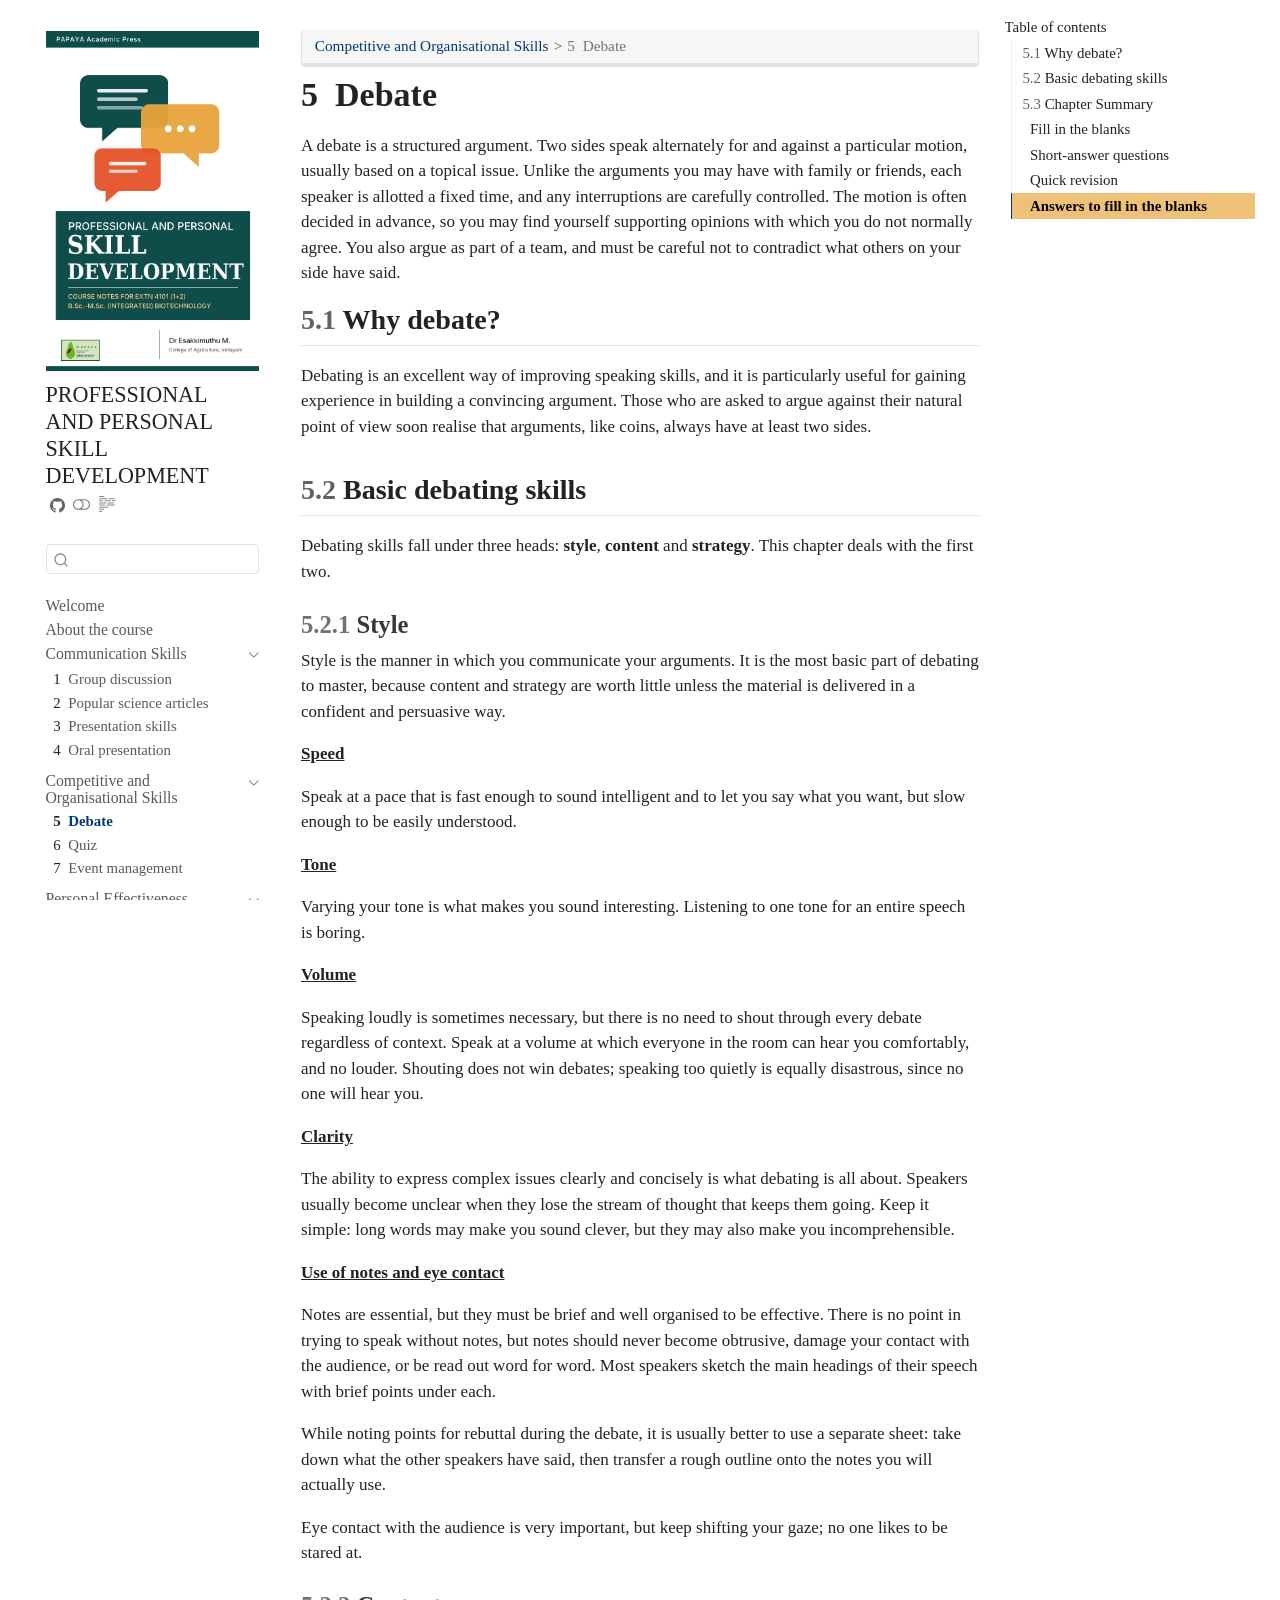
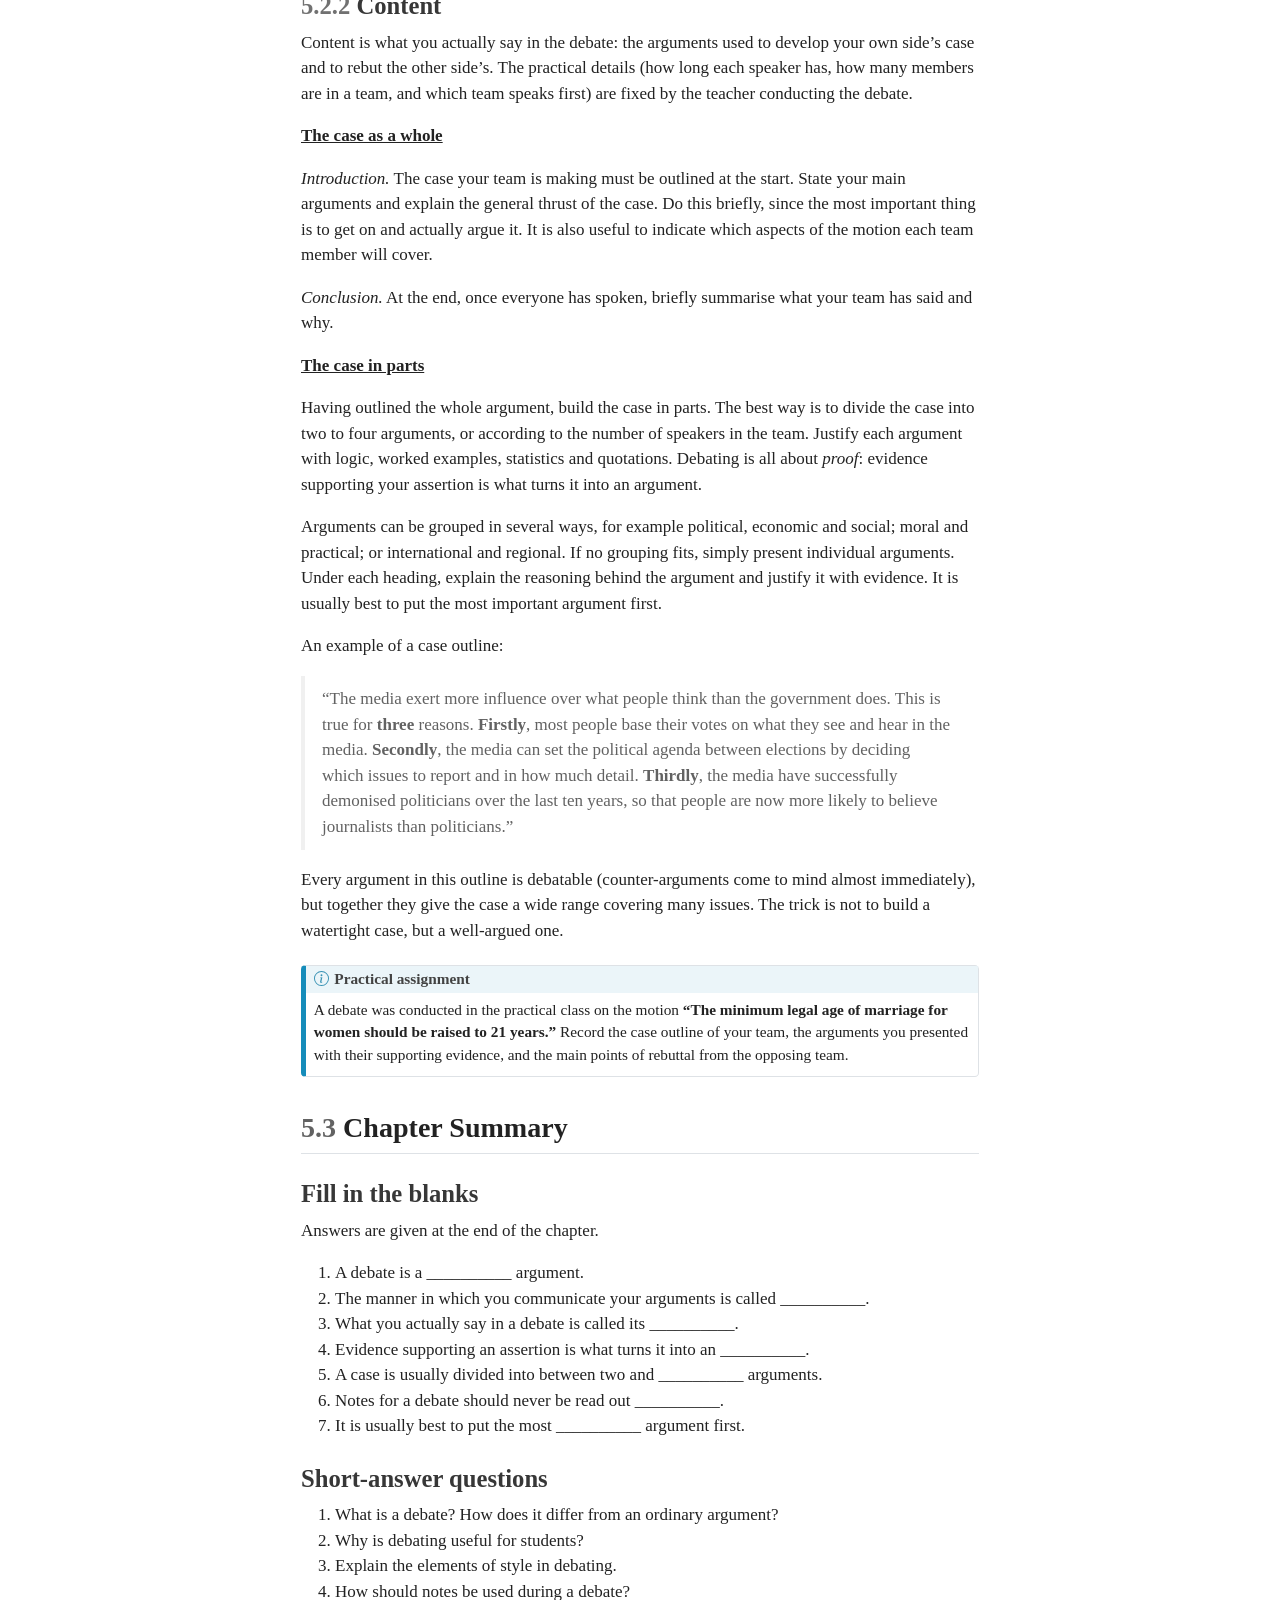
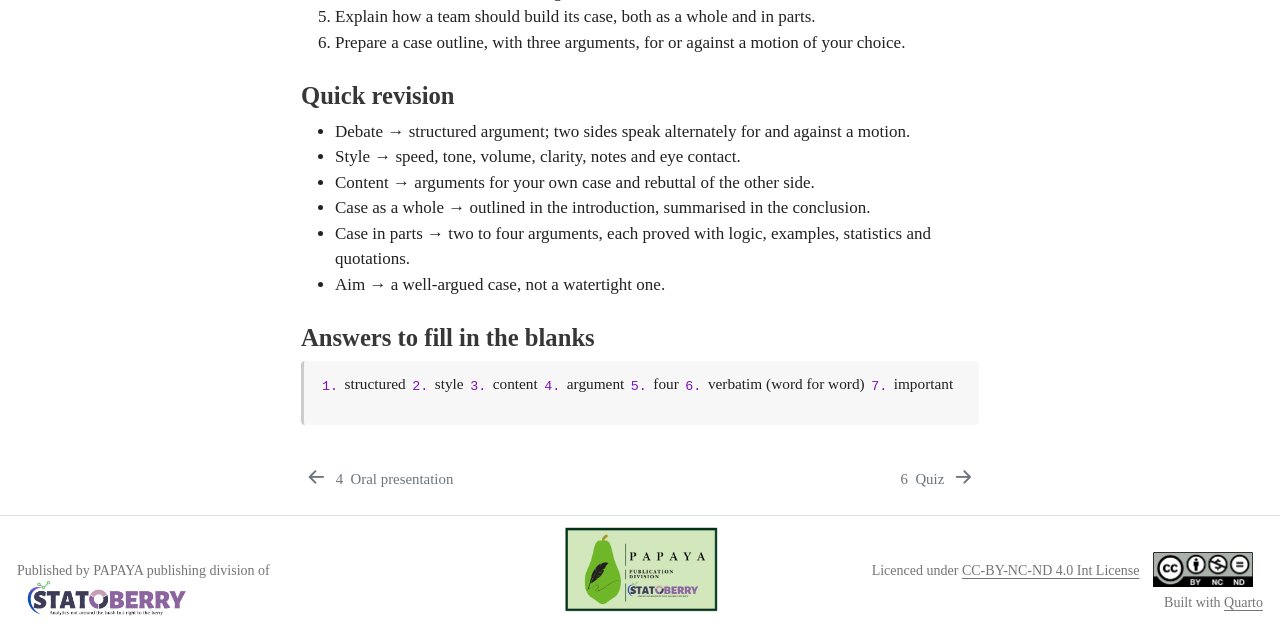
==== docs/debate.html @ 4ef64e7d "EXTN 4101 course book: initial Quarto conversion of lecture notes Co-Authored-By: Claude Opus 5.5 <n" ====
<!DOCTYPE html>
<html xmlns="http://www.w3.org/1999/xhtml" lang="en" xml:lang="en"><head>

<meta charset="utf-8">
<meta name="generator" content="quarto-1.7.32">

<meta name="viewport" content="width=device-width, initial-scale=1.0, user-scalable=yes">


<title>5&nbsp; Debate – PROFESSIONAL AND PERSONAL SKILL DEVELOPMENT</title>
<style>
code{white-space: pre-wrap;}
span.smallcaps{font-variant: small-caps;}
div.columns{display: flex; gap: min(4vw, 1.5em);}
div.column{flex: auto; overflow-x: auto;}
div.hanging-indent{margin-left: 1.5em; text-indent: -1.5em;}
ul.task-list{list-style: none;}
ul.task-list li input[type="checkbox"] {
  width: 0.8em;
  margin: 0 0.8em 0.2em -1em; /* quarto-specific, see https://github.com/quarto-dev/quarto-cli/issues/4556 */ 
  vertical-align: middle;
}
</style>


<script src="site_libs/quarto-nav/quarto-nav.js"></script>
<script src="site_libs/quarto-nav/headroom.min.js"></script>
<script src="site_libs/clipboard/clipboard.min.js"></script>
<script src="site_libs/quarto-search/autocomplete.umd.js"></script>
<script src="site_libs/quarto-search/fuse.min.js"></script>
<script src="site_libs/quarto-search/quarto-search.js"></script>
<meta name="quarto:offset" content="./">
<link href="./quiz.html" rel="next">
<link href="./oralPresentation.html" rel="prev">
<link href="./images/cover.png" rel="icon" type="image/png">
<script src="site_libs/quarto-html/quarto.js" type="module"></script>
<script src="site_libs/quarto-html/tabsets/tabsets.js" type="module"></script>
<script src="site_libs/quarto-html/popper.min.js"></script>
<script src="site_libs/quarto-html/tippy.umd.min.js"></script>
<script src="site_libs/quarto-html/anchor.min.js"></script>
<link href="site_libs/quarto-html/tippy.css" rel="stylesheet">
<link href="site_libs/quarto-html/quarto-syntax-highlighting-37eea08aefeeee20ff55810ff984fec1.css" rel="stylesheet" class="quarto-color-scheme" id="quarto-text-highlighting-styles">
<link href="site_libs/quarto-html/quarto-syntax-highlighting-dark-2fef5ea3f8957b3e4ecc936fc74692ca.css" rel="stylesheet" class="quarto-color-scheme quarto-color-alternate" id="quarto-text-highlighting-styles">
<link href="site_libs/quarto-html/quarto-syntax-highlighting-37eea08aefeeee20ff55810ff984fec1.css" rel="stylesheet" class="quarto-color-scheme-extra" id="quarto-text-highlighting-styles">
<script src="site_libs/bootstrap/bootstrap.min.js"></script>
<link href="site_libs/bootstrap/bootstrap-icons.css" rel="stylesheet">
<link href="site_libs/bootstrap/bootstrap-cb0d5af2a838cd19040b4c044133203b.min.css" rel="stylesheet" append-hash="true" class="quarto-color-scheme" id="quarto-bootstrap" data-mode="light">
<link href="site_libs/bootstrap/bootstrap-dark-4c9ee8c67426dfd466dc9f1043465b7a.min.css" rel="stylesheet" append-hash="true" class="quarto-color-scheme quarto-color-alternate" id="quarto-bootstrap" data-mode="dark">
<link href="site_libs/bootstrap/bootstrap-cb0d5af2a838cd19040b4c044133203b.min.css" rel="stylesheet" append-hash="true" class="quarto-color-scheme-extra" id="quarto-bootstrap" data-mode="light">
<script id="quarto-search-options" type="application/json">{
  "location": "sidebar",
  "copy-button": false,
  "collapse-after": 3,
  "panel-placement": "start",
  "type": "textbox",
  "limit": 50,
  "keyboard-shortcut": [
    "f",
    "/",
    "s"
  ],
  "show-item-context": false,
  "language": {
    "search-no-results-text": "No results",
    "search-matching-documents-text": "matching documents",
    "search-copy-link-title": "Copy link to search",
    "search-hide-matches-text": "Hide additional matches",
    "search-more-match-text": "more match in this document",
    "search-more-matches-text": "more matches in this document",
    "search-clear-button-title": "Clear",
    "search-text-placeholder": "",
    "search-detached-cancel-button-title": "Cancel",
    "search-submit-button-title": "Submit",
    "search-label": "Search"
  }
}</script>
<style>
/* Natural column widths for short data tables; retain local mobile scrolling. */
main table.compact-data-table {
  width: auto;
  min-width: 0;
  max-width: 100%;
  margin-inline: auto;
  table-layout: auto;
}
main table.compact-data-table th,
main table.compact-data-table td {
  padding: 0.4em 1em;
  vertical-align: middle;
  overflow-wrap: normal;
  word-break: normal;
}
</style>
<script>
// kable HTML cells retain $...$ delimiters; Pandoc's normal prose uses \(...\).
// Support both without changing the table data, markup, or print rendering.
window.MathJax = {
  tex: {
    inlineMath: { "[+]": [["$", "$"]] },
    processEscapes: true
  }
};
</script>


<meta property="og:title" content="5&nbsp; Debate – PROFESSIONAL AND PERSONAL SKILL DEVELOPMENT">
<meta property="og:description" content="">
<meta property="og:image" content="https://kaumelon.github.io/extn4101/images/cover.png">
<meta property="og:site_name" content="PROFESSIONAL AND PERSONAL SKILL DEVELOPMENT">
<meta property="og:image:alt" content="Professional and Personal Skill Development">
<meta property="og:image:height" content="2000">
<meta property="og:image:width" content="1254">
<meta name="twitter:title" content="5&nbsp; Debate – PROFESSIONAL AND PERSONAL SKILL DEVELOPMENT">
<meta name="twitter:description" content="">
<meta name="twitter:image" content="https://kaumelon.github.io/extn4101/images/cover.png">
<meta name="twitter:image:alt" content="Professional and Personal Skill Development">
<meta name="twitter:card" content="summary_large_image">
<meta name="twitter:image-height" content="2000">
<meta name="twitter:image-width" content="1254">
</head>

<body class="nav-sidebar floating quarto-light"><script id="quarto-html-before-body" type="application/javascript">
    const toggleBodyColorMode = (bsSheetEl) => {
      const mode = bsSheetEl.getAttribute("data-mode");
      const bodyEl = window.document.querySelector("body");
      if (mode === "dark") {
        bodyEl.classList.add("quarto-dark");
        bodyEl.classList.remove("quarto-light");
      } else {
        bodyEl.classList.add("quarto-light");
        bodyEl.classList.remove("quarto-dark");
      }
    }
    const toggleBodyColorPrimary = () => {
      const bsSheetEl = window.document.querySelector("link#quarto-bootstrap:not([rel=disabled-stylesheet])");
      if (bsSheetEl) {
        toggleBodyColorMode(bsSheetEl);
      }
    }
    const setColorSchemeToggle = (alternate) => {
      const toggles = window.document.querySelectorAll('.quarto-color-scheme-toggle');
      for (let i=0; i < toggles.length; i++) {
        const toggle = toggles[i];
        if (toggle) {
          if (alternate) {
            toggle.classList.add("alternate");
          } else {
            toggle.classList.remove("alternate");
          }
        }
      }
    };
    const toggleColorMode = (alternate) => {
      // Switch the stylesheets
      const primaryStylesheets = window.document.querySelectorAll('link.quarto-color-scheme:not(.quarto-color-alternate)');
      const alternateStylesheets = window.document.querySelectorAll('link.quarto-color-scheme.quarto-color-alternate');
      manageTransitions('#quarto-margin-sidebar .nav-link', false);
      if (alternate) {
        // note: dark is layered on light, we don't disable primary!
        enableStylesheet(alternateStylesheets);
        for (const sheetNode of alternateStylesheets) {
          if (sheetNode.id === "quarto-bootstrap") {
            toggleBodyColorMode(sheetNode);
          }
        }
      } else {
        disableStylesheet(alternateStylesheets);
        enableStylesheet(primaryStylesheets)
        toggleBodyColorPrimary();
      }
      manageTransitions('#quarto-margin-sidebar .nav-link', true);
      // Switch the toggles
      setColorSchemeToggle(alternate)
      // Hack to workaround the fact that safari doesn't
      // properly recolor the scrollbar when toggling (#1455)
      if (navigator.userAgent.indexOf('Safari') > 0 && navigator.userAgent.indexOf('Chrome') == -1) {
        manageTransitions("body", false);
        window.scrollTo(0, 1);
        setTimeout(() => {
          window.scrollTo(0, 0);
          manageTransitions("body", true);
        }, 40);
      }
    }
    const disableStylesheet = (stylesheets) => {
      for (let i=0; i < stylesheets.length; i++) {
        const stylesheet = stylesheets[i];
        stylesheet.rel = 'disabled-stylesheet';
      }
    }
    const enableStylesheet = (stylesheets) => {
      for (let i=0; i < stylesheets.length; i++) {
        const stylesheet = stylesheets[i];
        if(stylesheet.rel !== 'stylesheet') { // for Chrome, which will still FOUC without this check
          stylesheet.rel = 'stylesheet';
        }
      }
    }
    const manageTransitions = (selector, allowTransitions) => {
      const els = window.document.querySelectorAll(selector);
      for (let i=0; i < els.length; i++) {
        const el = els[i];
        if (allowTransitions) {
          el.classList.remove('notransition');
        } else {
          el.classList.add('notransition');
        }
      }
    }
    const isFileUrl = () => {
      return window.location.protocol === 'file:';
    }
    const hasAlternateSentinel = () => {
      let styleSentinel = getColorSchemeSentinel();
      if (styleSentinel !== null) {
        return styleSentinel === "alternate";
      } else {
        return false;
      }
    }
    const setStyleSentinel = (alternate) => {
      const value = alternate ? "alternate" : "default";
      if (!isFileUrl()) {
        window.localStorage.setItem("quarto-color-scheme", value);
      } else {
        localAlternateSentinel = value;
      }
    }
    const getColorSchemeSentinel = () => {
      if (!isFileUrl()) {
        const storageValue = window.localStorage.getItem("quarto-color-scheme");
        return storageValue != null ? storageValue : localAlternateSentinel;
      } else {
        return localAlternateSentinel;
      }
    }
    const toggleGiscusIfUsed = (isAlternate, darkModeDefault) => {
      const baseTheme = document.querySelector('#giscus-base-theme')?.value ?? 'light';
      const alternateTheme = document.querySelector('#giscus-alt-theme')?.value ?? 'dark';
      let newTheme = '';
      if(authorPrefersDark) {
        newTheme = isAlternate ? baseTheme : alternateTheme;
      } else {
        newTheme = isAlternate ? alternateTheme : baseTheme;
      }
      const changeGiscusTheme = () => {
        // From: https://github.com/giscus/giscus/issues/336
        const sendMessage = (message) => {
          const iframe = document.querySelector('iframe.giscus-frame');
          if (!iframe) return;
          iframe.contentWindow.postMessage({ giscus: message }, 'https://giscus.app');
        }
        sendMessage({
          setConfig: {
            theme: newTheme
          }
        });
      }
      const isGiscussLoaded = window.document.querySelector('iframe.giscus-frame') !== null;
      if (isGiscussLoaded) {
        changeGiscusTheme();
      }
    };
    const authorPrefersDark = false;
    const darkModeDefault = authorPrefersDark;
      document.querySelector('link#quarto-text-highlighting-styles.quarto-color-scheme-extra').rel = 'disabled-stylesheet';
      document.querySelector('link#quarto-bootstrap.quarto-color-scheme-extra').rel = 'disabled-stylesheet';
    let localAlternateSentinel = darkModeDefault ? 'alternate' : 'default';
    // Dark / light mode switch
    window.quartoToggleColorScheme = () => {
      // Read the current dark / light value
      let toAlternate = !hasAlternateSentinel();
      toggleColorMode(toAlternate);
      setStyleSentinel(toAlternate);
      toggleGiscusIfUsed(toAlternate, darkModeDefault);
      window.dispatchEvent(new Event('resize'));
    };
    // Switch to dark mode if need be
    if (hasAlternateSentinel()) {
      toggleColorMode(true);
    } else {
      toggleColorMode(false);
    }
  </script>

<div id="quarto-search-results"></div>
  <header id="quarto-header" class="headroom fixed-top">
  <nav class="quarto-secondary-nav">
    <div class="container-fluid d-flex">
      <button type="button" class="quarto-btn-toggle btn" data-bs-toggle="collapse" role="button" data-bs-target=".quarto-sidebar-collapse-item" aria-controls="quarto-sidebar" aria-expanded="false" aria-label="Toggle sidebar navigation" onclick="if (window.quartoToggleHeadroom) { window.quartoToggleHeadroom(); }">
        <i class="bi bi-layout-text-sidebar-reverse"></i>
      </button>
        <nav class="quarto-page-breadcrumbs" aria-label="breadcrumb"><ol class="breadcrumb"><li class="breadcrumb-item"><a href="./debate.html">Competitive and Organisational Skills</a></li><li class="breadcrumb-item"><a href="./debate.html"><span class="chapter-number">5</span>&nbsp; <span class="chapter-title">Debate</span></a></li></ol></nav>
        <a class="flex-grow-1" role="navigation" data-bs-toggle="collapse" data-bs-target=".quarto-sidebar-collapse-item" aria-controls="quarto-sidebar" aria-expanded="false" aria-label="Toggle sidebar navigation" onclick="if (window.quartoToggleHeadroom) { window.quartoToggleHeadroom(); }">      
        </a>
      <button type="button" class="btn quarto-search-button" aria-label="Search" onclick="window.quartoOpenSearch();">
        <i class="bi bi-search"></i>
      </button>
    </div>
  </nav>
</header>
<!-- content -->
<div id="quarto-content" class="quarto-container page-columns page-rows-contents page-layout-article">
<!-- sidebar -->
  <nav id="quarto-sidebar" class="sidebar collapse collapse-horizontal quarto-sidebar-collapse-item sidebar-navigation floating overflow-auto">
    <div class="pt-lg-2 mt-2 text-left sidebar-header sidebar-header-stacked">
      <a href="./index.html" class="sidebar-logo-link">
      <img src="./images/cover.png" alt="" class="sidebar-logo py-0 d-lg-inline d-none">
      </a>
    <div class="sidebar-title mb-0 py-0">
      <a href="./">PROFESSIONAL AND PERSONAL SKILL DEVELOPMENT</a> 
        <div class="sidebar-tools-main tools-wide">
    <a href="https://github.com/KAUMELON/extn4101" title="Source Code" class="quarto-navigation-tool px-1" aria-label="Source Code"><i class="bi bi-github"></i></a>
  <a href="" class="quarto-color-scheme-toggle quarto-navigation-tool  px-1" onclick="window.quartoToggleColorScheme(); return false;" title="Toggle dark mode"><i class="bi"></i></a>
  <a href="" class="quarto-reader-toggle quarto-navigation-tool px-1" onclick="window.quartoToggleReader(); return false;" title="Toggle reader mode">
  <div class="quarto-reader-toggle-btn">
  <i class="bi"></i>
  </div>
</a>
</div>
    </div>
      </div>
        <div class="mt-2 flex-shrink-0 align-items-center">
        <div class="sidebar-search">
        <div id="quarto-search" class="" title="Search"></div>
        </div>
        </div>
    <div class="sidebar-menu-container"> 
    <ul class="list-unstyled mt-1">
        <li class="sidebar-item">
  <div class="sidebar-item-container"> 
  <a href="./index.html" class="sidebar-item-text sidebar-link">
 <span class="menu-text">Welcome</span></a>
  </div>
</li>
        <li class="sidebar-item">
  <div class="sidebar-item-container"> 
  <a href="./preface.html" class="sidebar-item-text sidebar-link">
 <span class="menu-text">About the course</span></a>
  </div>
</li>
        <li class="sidebar-item sidebar-item-section">
      <div class="sidebar-item-container"> 
            <a class="sidebar-item-text sidebar-link text-start" data-bs-toggle="collapse" data-bs-target="#quarto-sidebar-section-1" role="navigation" aria-expanded="true">
 <span class="menu-text">Communication Skills</span></a>
          <a class="sidebar-item-toggle text-start" data-bs-toggle="collapse" data-bs-target="#quarto-sidebar-section-1" role="navigation" aria-expanded="true" aria-label="Toggle section">
            <i class="bi bi-chevron-right ms-2"></i>
          </a> 
      </div>
      <ul id="quarto-sidebar-section-1" class="collapse list-unstyled sidebar-section depth1 show">  
          <li class="sidebar-item">
  <div class="sidebar-item-container"> 
  <a href="./groupDiscussion.html" class="sidebar-item-text sidebar-link">
 <span class="menu-text"><span class="chapter-number">1</span>&nbsp; <span class="chapter-title">Group discussion</span></span></a>
  </div>
</li>
          <li class="sidebar-item">
  <div class="sidebar-item-container"> 
  <a href="./popularScience.html" class="sidebar-item-text sidebar-link">
 <span class="menu-text"><span class="chapter-number">2</span>&nbsp; <span class="chapter-title">Popular science articles</span></span></a>
  </div>
</li>
          <li class="sidebar-item">
  <div class="sidebar-item-container"> 
  <a href="./presentationSkills.html" class="sidebar-item-text sidebar-link">
 <span class="menu-text"><span class="chapter-number">3</span>&nbsp; <span class="chapter-title">Presentation skills</span></span></a>
  </div>
</li>
          <li class="sidebar-item">
  <div class="sidebar-item-container"> 
  <a href="./oralPresentation.html" class="sidebar-item-text sidebar-link">
 <span class="menu-text"><span class="chapter-number">4</span>&nbsp; <span class="chapter-title">Oral presentation</span></span></a>
  </div>
</li>
      </ul>
  </li>
        <li class="sidebar-item sidebar-item-section">
      <div class="sidebar-item-container"> 
            <a class="sidebar-item-text sidebar-link text-start" data-bs-toggle="collapse" data-bs-target="#quarto-sidebar-section-2" role="navigation" aria-expanded="true">
 <span class="menu-text">Competitive and Organisational Skills</span></a>
          <a class="sidebar-item-toggle text-start" data-bs-toggle="collapse" data-bs-target="#quarto-sidebar-section-2" role="navigation" aria-expanded="true" aria-label="Toggle section">
            <i class="bi bi-chevron-right ms-2"></i>
          </a> 
      </div>
      <ul id="quarto-sidebar-section-2" class="collapse list-unstyled sidebar-section depth1 show">  
          <li class="sidebar-item">
  <div class="sidebar-item-container"> 
  <a href="./debate.html" class="sidebar-item-text sidebar-link active">
 <span class="menu-text"><span class="chapter-number">5</span>&nbsp; <span class="chapter-title">Debate</span></span></a>
  </div>
</li>
          <li class="sidebar-item">
  <div class="sidebar-item-container"> 
  <a href="./quiz.html" class="sidebar-item-text sidebar-link">
 <span class="menu-text"><span class="chapter-number">6</span>&nbsp; <span class="chapter-title">Quiz</span></span></a>
  </div>
</li>
          <li class="sidebar-item">
  <div class="sidebar-item-container"> 
  <a href="./eventManagement.html" class="sidebar-item-text sidebar-link">
 <span class="menu-text"><span class="chapter-number">7</span>&nbsp; <span class="chapter-title">Event management</span></span></a>
  </div>
</li>
      </ul>
  </li>
        <li class="sidebar-item sidebar-item-section">
      <div class="sidebar-item-container"> 
            <a class="sidebar-item-text sidebar-link text-start" data-bs-toggle="collapse" data-bs-target="#quarto-sidebar-section-3" role="navigation" aria-expanded="true">
 <span class="menu-text">Personal Effectiveness</span></a>
          <a class="sidebar-item-toggle text-start" data-bs-toggle="collapse" data-bs-target="#quarto-sidebar-section-3" role="navigation" aria-expanded="true" aria-label="Toggle section">
            <i class="bi bi-chevron-right ms-2"></i>
          </a> 
      </div>
      <ul id="quarto-sidebar-section-3" class="collapse list-unstyled sidebar-section depth1 show">  
          <li class="sidebar-item">
  <div class="sidebar-item-container"> 
  <a href="./timeManagement.html" class="sidebar-item-text sidebar-link">
 <span class="menu-text"><span class="chapter-number">8</span>&nbsp; <span class="chapter-title">Time management</span></span></a>
  </div>
</li>
          <li class="sidebar-item">
  <div class="sidebar-item-container"> 
  <a href="./leadershipMotivation.html" class="sidebar-item-text sidebar-link">
 <span class="menu-text"><span class="chapter-number">9</span>&nbsp; <span class="chapter-title">Leadership and motivation</span></span></a>
  </div>
</li>
      </ul>
  </li>
        <li class="sidebar-item sidebar-item-section">
      <div class="sidebar-item-container"> 
            <a class="sidebar-item-text sidebar-link text-start" data-bs-toggle="collapse" data-bs-target="#quarto-sidebar-section-4" role="navigation" aria-expanded="true">
 <span class="menu-text">Appendices</span></a>
          <a class="sidebar-item-toggle text-start" data-bs-toggle="collapse" data-bs-target="#quarto-sidebar-section-4" role="navigation" aria-expanded="true" aria-label="Toggle section">
            <i class="bi bi-chevron-right ms-2"></i>
          </a> 
      </div>
      <ul id="quarto-sidebar-section-4" class="collapse list-unstyled sidebar-section depth1 show">  
          <li class="sidebar-item">
  <div class="sidebar-item-container"> 
  <a href="./references.html" class="sidebar-item-text sidebar-link">
 <span class="menu-text">References</span></a>
  </div>
</li>
      </ul>
  </li>
    </ul>
    </div>
</nav>
<div id="quarto-sidebar-glass" class="quarto-sidebar-collapse-item" data-bs-toggle="collapse" data-bs-target=".quarto-sidebar-collapse-item"></div>
<!-- margin-sidebar -->
    <div id="quarto-margin-sidebar" class="sidebar margin-sidebar">
        <nav id="TOC" role="doc-toc" class="toc-active">
    <h2 id="toc-title">Table of contents</h2>
   
  <ul>
  <li><a href="#why-debate" id="toc-why-debate" class="nav-link active" data-scroll-target="#why-debate"><span class="header-section-number">5.1</span> Why debate?</a></li>
  <li><a href="#basic-debating-skills" id="toc-basic-debating-skills" class="nav-link" data-scroll-target="#basic-debating-skills"><span class="header-section-number">5.2</span> Basic debating skills</a>
  <ul class="collapse">
  <li><a href="#style" id="toc-style" class="nav-link" data-scroll-target="#style"><span class="header-section-number">5.2.1</span> Style</a></li>
  <li><a href="#content" id="toc-content" class="nav-link" data-scroll-target="#content"><span class="header-section-number">5.2.2</span> Content</a></li>
  </ul></li>
  <li><a href="#chapter-summary" id="toc-chapter-summary" class="nav-link" data-scroll-target="#chapter-summary"><span class="header-section-number">5.3</span> Chapter Summary</a>
  <ul class="collapse">
  <li><a href="#fill-in-the-blanks" id="toc-fill-in-the-blanks" class="nav-link" data-scroll-target="#fill-in-the-blanks">Fill in the blanks</a></li>
  <li><a href="#short-answer-questions" id="toc-short-answer-questions" class="nav-link" data-scroll-target="#short-answer-questions">Short-answer questions</a></li>
  <li><a href="#quick-revision" id="toc-quick-revision" class="nav-link" data-scroll-target="#quick-revision">Quick revision</a></li>
  <li><a href="#answers-to-fill-in-the-blanks" id="toc-answers-to-fill-in-the-blanks" class="nav-link" data-scroll-target="#answers-to-fill-in-the-blanks">Answers to fill in the blanks</a></li>
  </ul></li>
  </ul>
</nav>
    </div>
<!-- main -->
<main class="content" id="quarto-document-content">


<header id="title-block-header" class="quarto-title-block default"><nav class="quarto-page-breadcrumbs quarto-title-breadcrumbs d-none d-lg-block" aria-label="breadcrumb"><ol class="breadcrumb"><li class="breadcrumb-item"><a href="./debate.html">Competitive and Organisational Skills</a></li><li class="breadcrumb-item"><a href="./debate.html"><span class="chapter-number">5</span>&nbsp; <span class="chapter-title">Debate</span></a></li></ol></nav>
<div class="quarto-title">
<h1 class="title"><span id="sec-debate" class="quarto-section-identifier"><span class="chapter-number">5</span>&nbsp; <span class="chapter-title">Debate</span></span></h1>
</div>



<div class="quarto-title-meta">

    
  
    
  </div>
  


</header>


<p>A debate is a structured argument. Two sides speak alternately for and against a particular motion, usually based on a topical issue. Unlike the arguments you may have with family or friends, each speaker is allotted a fixed time, and any interruptions are carefully controlled. The motion is often decided in advance, so you may find yourself supporting opinions with which you do not normally agree. You also argue as part of a team, and must be careful not to contradict what others on your side have said.</p>
<section id="why-debate" class="level2" data-number="5.1">
<h2 data-number="5.1" class="anchored" data-anchor-id="why-debate"><span class="header-section-number">5.1</span> Why debate?</h2>
<p>Debating is an excellent way of improving speaking skills, and it is particularly useful for gaining experience in building a convincing argument. Those who are asked to argue against their natural point of view soon realise that arguments, like coins, always have at least two sides.</p>
</section>
<section id="basic-debating-skills" class="level2" data-number="5.2">
<h2 data-number="5.2" class="anchored" data-anchor-id="basic-debating-skills"><span class="header-section-number">5.2</span> Basic debating skills</h2>
<p>Debating skills fall under three heads: <strong>style</strong>, <strong>content</strong> and <strong>strategy</strong>. This chapter deals with the first two.</p>
<section id="style" class="level3" data-number="5.2.1">
<h3 data-number="5.2.1" class="anchored" data-anchor-id="style"><span class="header-section-number">5.2.1</span> Style</h3>
<p>Style is the manner in which you communicate your arguments. It is the most basic part of debating to master, because content and strategy are worth little unless the material is delivered in a confident and persuasive way.</p>
<p><u><strong>Speed</strong></u></p>
<p>Speak at a pace that is fast enough to sound intelligent and to let you say what you want, but slow enough to be easily understood.</p>
<p><u><strong>Tone</strong></u></p>
<p>Varying your tone is what makes you sound interesting. Listening to one tone for an entire speech is boring.</p>
<p><u><strong>Volume</strong></u></p>
<p>Speaking loudly is sometimes necessary, but there is no need to shout through every debate regardless of context. Speak at a volume at which everyone in the room can hear you comfortably, and no louder. Shouting does not win debates; speaking too quietly is equally disastrous, since no one will hear you.</p>
<p><u><strong>Clarity</strong></u></p>
<p>The ability to express complex issues clearly and concisely is what debating is all about. Speakers usually become unclear when they lose the stream of thought that keeps them going. Keep it simple: long words may make you sound clever, but they may also make you incomprehensible.</p>
<p><u><strong>Use of notes and eye contact</strong></u></p>
<p>Notes are essential, but they must be brief and well organised to be effective. There is no point in trying to speak without notes, but notes should never become obtrusive, damage your contact with the audience, or be read out word for word. Most speakers sketch the main headings of their speech with brief points under each.</p>
<p>While noting points for rebuttal during the debate, it is usually better to use a separate sheet: take down what the other speakers have said, then transfer a rough outline onto the notes you will actually use.</p>
<p>Eye contact with the audience is very important, but keep shifting your gaze; no one likes to be stared at.</p>
</section>
<section id="content" class="level3" data-number="5.2.2">
<h3 data-number="5.2.2" class="anchored" data-anchor-id="content"><span class="header-section-number">5.2.2</span> Content</h3>
<p>Content is what you actually say in the debate: the arguments used to develop your own side’s case and to rebut the other side’s. The practical details (how long each speaker has, how many members are in a team, and which team speaks first) are fixed by the teacher conducting the debate.</p>
<p><u><strong>The case as a whole</strong></u></p>
<p><em>Introduction.</em> The case your team is making must be outlined at the start. State your main arguments and explain the general thrust of the case. Do this briefly, since the most important thing is to get on and actually argue it. It is also useful to indicate which aspects of the motion each team member will cover.</p>
<p><em>Conclusion.</em> At the end, once everyone has spoken, briefly summarise what your team has said and why.</p>
<p><u><strong>The case in parts</strong></u></p>
<p>Having outlined the whole argument, build the case in parts. The best way is to divide the case into two to four arguments, or according to the number of speakers in the team. Justify each argument with logic, worked examples, statistics and quotations. Debating is all about <em>proof</em>: evidence supporting your assertion is what turns it into an argument.</p>
<p>Arguments can be grouped in several ways, for example political, economic and social; moral and practical; or international and regional. If no grouping fits, simply present individual arguments. Under each heading, explain the reasoning behind the argument and justify it with evidence. It is usually best to put the most important argument first.</p>
<p>An example of a case outline:</p>
<blockquote class="blockquote">
<p>“The media exert more influence over what people think than the government does. This is true for <strong>three</strong> reasons. <strong>Firstly</strong>, most people base their votes on what they see and hear in the media. <strong>Secondly</strong>, the media can set the political agenda between elections by deciding which issues to report and in how much detail. <strong>Thirdly</strong>, the media have successfully demonised politicians over the last ten years, so that people are now more likely to believe journalists than politicians.”</p>
</blockquote>
<p>Every argument in this outline is debatable (counter-arguments come to mind almost immediately), but together they give the case a wide range covering many issues. The trick is not to build a watertight case, but a well-argued one.</p>
<div class="callout callout-style-default callout-note callout-titled" title="Practical assignment">
<div class="callout-header d-flex align-content-center">
<div class="callout-icon-container">
<i class="callout-icon"></i>
</div>
<div class="callout-title-container flex-fill">
Practical assignment
</div>
</div>
<div class="callout-body-container callout-body">
<p>A debate was conducted in the practical class on the motion <strong>“The minimum legal age of marriage for women should be raised to 21 years.”</strong> Record the case outline of your team, the arguments you presented with their supporting evidence, and the main points of rebuttal from the opposing team.</p>
</div>
</div>
</section>
</section>
<section id="chapter-summary" class="level2" data-number="5.3">
<h2 data-number="5.3" class="anchored" data-anchor-id="chapter-summary"><span class="header-section-number">5.3</span> Chapter Summary</h2>
<section id="fill-in-the-blanks" class="level3 unnumbered">
<h3 class="unnumbered anchored" data-anchor-id="fill-in-the-blanks">Fill in the blanks</h3>
<p>Answers are given at the end of the chapter.</p>
<ol type="1">
<li>A debate is a __________ argument.</li>
<li>The manner in which you communicate your arguments is called __________.</li>
<li>What you actually say in a debate is called its __________.</li>
<li>Evidence supporting an assertion is what turns it into an __________.</li>
<li>A case is usually divided into between two and __________ arguments.</li>
<li>Notes for a debate should never be read out __________.</li>
<li>It is usually best to put the most __________ argument first.</li>
</ol>
</section>
<section id="short-answer-questions" class="level3 unnumbered">
<h3 class="unnumbered anchored" data-anchor-id="short-answer-questions">Short-answer questions</h3>
<ol type="1">
<li>What is a debate? How does it differ from an ordinary argument?</li>
<li>Why is debating useful for students?</li>
<li>Explain the elements of style in debating.</li>
<li>How should notes be used during a debate?</li>
<li>Explain how a team should build its case, both as a whole and in parts.</li>
<li>Prepare a case outline, with three arguments, for or against a motion of your choice.</li>
</ol>
</section>
<section id="quick-revision" class="level3 unnumbered">
<h3 class="unnumbered anchored" data-anchor-id="quick-revision">Quick revision</h3>
<ul>
<li>Debate → structured argument; two sides speak alternately for and against a motion.</li>
<li>Style → speed, tone, volume, clarity, notes and eye contact.</li>
<li>Content → arguments for your own case and rebuttal of the other side.</li>
<li>Case as a whole → outlined in the introduction, summarised in the conclusion.</li>
<li>Case in parts → two to four arguments, each proved with logic, examples, statistics and quotations.</li>
<li>Aim → a well-argued case, not a watertight one.</li>
</ul>
</section>
<section id="answers-to-fill-in-the-blanks" class="level3 unnumbered">
<h3 class="unnumbered anchored" data-anchor-id="answers-to-fill-in-the-blanks">Answers to fill in the blanks</h3>
<div class="answer-key">
<p><code>1.</code> structured <code>2.</code> style <code>3.</code> content <code>4.</code> argument <code>5.</code> four <code>6.</code> verbatim (word for word) <code>7.</code> important</p>
</div>


</section>
</section>

</main> <!-- /main -->
<script id="quarto-html-after-body" type="application/javascript">
  window.document.addEventListener("DOMContentLoaded", function (event) {
    // Ensure there is a toggle, if there isn't float one in the top right
    if (window.document.querySelector('.quarto-color-scheme-toggle') === null) {
      const a = window.document.createElement('a');
      a.classList.add('top-right');
      a.classList.add('quarto-color-scheme-toggle');
      a.href = "";
      a.onclick = function() { try { window.quartoToggleColorScheme(); } catch {} return false; };
      const i = window.document.createElement("i");
      i.classList.add('bi');
      a.appendChild(i);
      window.document.body.appendChild(a);
    }
    setColorSchemeToggle(hasAlternateSentinel())
    const icon = "";
    const anchorJS = new window.AnchorJS();
    anchorJS.options = {
      placement: 'right',
      icon: icon
    };
    anchorJS.add('.anchored');
    const isCodeAnnotation = (el) => {
      for (const clz of el.classList) {
        if (clz.startsWith('code-annotation-')) {                     
          return true;
        }
      }
      return false;
    }
    const onCopySuccess = function(e) {
      // button target
      const button = e.trigger;
      // don't keep focus
      button.blur();
      // flash "checked"
      button.classList.add('code-copy-button-checked');
      var currentTitle = button.getAttribute("title");
      button.setAttribute("title", "Copied!");
      let tooltip;
      if (window.bootstrap) {
        button.setAttribute("data-bs-toggle", "tooltip");
        button.setAttribute("data-bs-placement", "left");
        button.setAttribute("data-bs-title", "Copied!");
        tooltip = new bootstrap.Tooltip(button, 
          { trigger: "manual", 
            customClass: "code-copy-button-tooltip",
            offset: [0, -8]});
        tooltip.show();    
      }
      setTimeout(function() {
        if (tooltip) {
          tooltip.hide();
          button.removeAttribute("data-bs-title");
          button.removeAttribute("data-bs-toggle");
          button.removeAttribute("data-bs-placement");
        }
        button.setAttribute("title", currentTitle);
        button.classList.remove('code-copy-button-checked');
      }, 1000);
      // clear code selection
      e.clearSelection();
    }
    const getTextToCopy = function(trigger) {
        const codeEl = trigger.previousElementSibling.cloneNode(true);
        for (const childEl of codeEl.children) {
          if (isCodeAnnotation(childEl)) {
            childEl.remove();
          }
        }
        return codeEl.innerText;
    }
    const clipboard = new window.ClipboardJS('.code-copy-button:not([data-in-quarto-modal])', {
      text: getTextToCopy
    });
    clipboard.on('success', onCopySuccess);
    if (window.document.getElementById('quarto-embedded-source-code-modal')) {
      const clipboardModal = new window.ClipboardJS('.code-copy-button[data-in-quarto-modal]', {
        text: getTextToCopy,
        container: window.document.getElementById('quarto-embedded-source-code-modal')
      });
      clipboardModal.on('success', onCopySuccess);
    }
      var localhostRegex = new RegExp(/^(?:http|https):\/\/localhost\:?[0-9]*\//);
      var mailtoRegex = new RegExp(/^mailto:/);
        var filterRegex = new RegExp("https:\/\/kaumelon\.github\.io\/extn4101\/");
      var isInternal = (href) => {
          return filterRegex.test(href) || localhostRegex.test(href) || mailtoRegex.test(href);
      }
      // Inspect non-navigation links and adorn them if external
     var links = window.document.querySelectorAll('a[href]:not(.nav-link):not(.navbar-brand):not(.toc-action):not(.sidebar-link):not(.sidebar-item-toggle):not(.pagination-link):not(.no-external):not([aria-hidden]):not(.dropdown-item):not(.quarto-navigation-tool):not(.about-link)');
      for (var i=0; i<links.length; i++) {
        const link = links[i];
        if (!isInternal(link.href)) {
          // undo the damage that might have been done by quarto-nav.js in the case of
          // links that we want to consider external
          if (link.dataset.originalHref !== undefined) {
            link.href = link.dataset.originalHref;
          }
        }
      }
    function tippyHover(el, contentFn, onTriggerFn, onUntriggerFn) {
      const config = {
        allowHTML: true,
        maxWidth: 500,
        delay: 100,
        arrow: false,
        appendTo: function(el) {
            return el.parentElement;
        },
        interactive: true,
        interactiveBorder: 10,
        theme: 'quarto',
        placement: 'bottom-start',
      };
      if (contentFn) {
        config.content = contentFn;
      }
      if (onTriggerFn) {
        config.onTrigger = onTriggerFn;
      }
      if (onUntriggerFn) {
        config.onUntrigger = onUntriggerFn;
      }
      window.tippy(el, config); 
    }
    const noterefs = window.document.querySelectorAll('a[role="doc-noteref"]');
    for (var i=0; i<noterefs.length; i++) {
      const ref = noterefs[i];
      tippyHover(ref, function() {
        // use id or data attribute instead here
        let href = ref.getAttribute('data-footnote-href') || ref.getAttribute('href');
        try { href = new URL(href).hash; } catch {}
        const id = href.replace(/^#\/?/, "");
        const note = window.document.getElementById(id);
        if (note) {
          return note.innerHTML;
        } else {
          return "";
        }
      });
    }
    const xrefs = window.document.querySelectorAll('a.quarto-xref');
    const processXRef = (id, note) => {
      // Strip column container classes
      const stripColumnClz = (el) => {
        el.classList.remove("page-full", "page-columns");
        if (el.children) {
          for (const child of el.children) {
            stripColumnClz(child);
          }
        }
      }
      stripColumnClz(note)
      if (id === null || id.startsWith('sec-')) {
        // Special case sections, only their first couple elements
        const container = document.createElement("div");
        if (note.children && note.children.length > 2) {
          container.appendChild(note.children[0].cloneNode(true));
          for (let i = 1; i < note.children.length; i++) {
            const child = note.children[i];
            if (child.tagName === "P" && child.innerText === "") {
              continue;
            } else {
              container.appendChild(child.cloneNode(true));
              break;
            }
          }
          if (window.Quarto?.typesetMath) {
            window.Quarto.typesetMath(container);
          }
          return container.innerHTML
        } else {
          if (window.Quarto?.typesetMath) {
            window.Quarto.typesetMath(note);
          }
          return note.innerHTML;
        }
      } else {
        // Remove any anchor links if they are present
        const anchorLink = note.querySelector('a.anchorjs-link');
        if (anchorLink) {
          anchorLink.remove();
        }
        if (window.Quarto?.typesetMath) {
          window.Quarto.typesetMath(note);
        }
        if (note.classList.contains("callout")) {
          return note.outerHTML;
        } else {
          return note.innerHTML;
        }
      }
    }
    for (var i=0; i<xrefs.length; i++) {
      const xref = xrefs[i];
      tippyHover(xref, undefined, function(instance) {
        instance.disable();
        let url = xref.getAttribute('href');
        let hash = undefined; 
        if (url.startsWith('#')) {
          hash = url;
        } else {
          try { hash = new URL(url).hash; } catch {}
        }
        if (hash) {
          const id = hash.replace(/^#\/?/, "");
          const note = window.document.getElementById(id);
          if (note !== null) {
            try {
              const html = processXRef(id, note.cloneNode(true));
              instance.setContent(html);
            } finally {
              instance.enable();
              instance.show();
            }
          } else {
            // See if we can fetch this
            fetch(url.split('#')[0])
            .then(res => res.text())
            .then(html => {
              const parser = new DOMParser();
              const htmlDoc = parser.parseFromString(html, "text/html");
              const note = htmlDoc.getElementById(id);
              if (note !== null) {
                const html = processXRef(id, note);
                instance.setContent(html);
              } 
            }).finally(() => {
              instance.enable();
              instance.show();
            });
          }
        } else {
          // See if we can fetch a full url (with no hash to target)
          // This is a special case and we should probably do some content thinning / targeting
          fetch(url)
          .then(res => res.text())
          .then(html => {
            const parser = new DOMParser();
            const htmlDoc = parser.parseFromString(html, "text/html");
            const note = htmlDoc.querySelector('main.content');
            if (note !== null) {
              // This should only happen for chapter cross references
              // (since there is no id in the URL)
              // remove the first header
              if (note.children.length > 0 && note.children[0].tagName === "HEADER") {
                note.children[0].remove();
              }
              const html = processXRef(null, note);
              instance.setContent(html);
            } 
          }).finally(() => {
            instance.enable();
            instance.show();
          });
        }
      }, function(instance) {
      });
    }
        let selectedAnnoteEl;
        const selectorForAnnotation = ( cell, annotation) => {
          let cellAttr = 'data-code-cell="' + cell + '"';
          let lineAttr = 'data-code-annotation="' +  annotation + '"';
          const selector = 'span[' + cellAttr + '][' + lineAttr + ']';
          return selector;
        }
        const selectCodeLines = (annoteEl) => {
          const doc = window.document;
          const targetCell = annoteEl.getAttribute("data-target-cell");
          const targetAnnotation = annoteEl.getAttribute("data-target-annotation");
          const annoteSpan = window.document.querySelector(selectorForAnnotation(targetCell, targetAnnotation));
          const lines = annoteSpan.getAttribute("data-code-lines").split(",");
          const lineIds = lines.map((line) => {
            return targetCell + "-" + line;
          })
          let top = null;
          let height = null;
          let parent = null;
          if (lineIds.length > 0) {
              //compute the position of the single el (top and bottom and make a div)
              const el = window.document.getElementById(lineIds[0]);
              top = el.offsetTop;
              height = el.offsetHeight;
              parent = el.parentElement.parentElement;
            if (lineIds.length > 1) {
              const lastEl = window.document.getElementById(lineIds[lineIds.length - 1]);
              const bottom = lastEl.offsetTop + lastEl.offsetHeight;
              height = bottom - top;
            }
            if (top !== null && height !== null && parent !== null) {
              // cook up a div (if necessary) and position it 
              let div = window.document.getElementById("code-annotation-line-highlight");
              if (div === null) {
                div = window.document.createElement("div");
                div.setAttribute("id", "code-annotation-line-highlight");
                div.style.position = 'absolute';
                parent.appendChild(div);
              }
              div.style.top = top - 2 + "px";
              div.style.height = height + 4 + "px";
              div.style.left = 0;
              let gutterDiv = window.document.getElementById("code-annotation-line-highlight-gutter");
              if (gutterDiv === null) {
                gutterDiv = window.document.createElement("div");
                gutterDiv.setAttribute("id", "code-annotation-line-highlight-gutter");
                gutterDiv.style.position = 'absolute';
                const codeCell = window.document.getElementById(targetCell);
                const gutter = codeCell.querySelector('.code-annotation-gutter');
                gutter.appendChild(gutterDiv);
              }
              gutterDiv.style.top = top - 2 + "px";
              gutterDiv.style.height = height + 4 + "px";
            }
            selectedAnnoteEl = annoteEl;
          }
        };
        const unselectCodeLines = () => {
          const elementsIds = ["code-annotation-line-highlight", "code-annotation-line-highlight-gutter"];
          elementsIds.forEach((elId) => {
            const div = window.document.getElementById(elId);
            if (div) {
              div.remove();
            }
          });
          selectedAnnoteEl = undefined;
        };
          // Handle positioning of the toggle
      window.addEventListener(
        "resize",
        throttle(() => {
          elRect = undefined;
          if (selectedAnnoteEl) {
            selectCodeLines(selectedAnnoteEl);
          }
        }, 10)
      );
      function throttle(fn, ms) {
      let throttle = false;
      let timer;
        return (...args) => {
          if(!throttle) { // first call gets through
              fn.apply(this, args);
              throttle = true;
          } else { // all the others get throttled
              if(timer) clearTimeout(timer); // cancel #2
              timer = setTimeout(() => {
                fn.apply(this, args);
                timer = throttle = false;
              }, ms);
          }
        };
      }
        // Attach click handler to the DT
        const annoteDls = window.document.querySelectorAll('dt[data-target-cell]');
        for (const annoteDlNode of annoteDls) {
          annoteDlNode.addEventListener('click', (event) => {
            const clickedEl = event.target;
            if (clickedEl !== selectedAnnoteEl) {
              unselectCodeLines();
              const activeEl = window.document.querySelector('dt[data-target-cell].code-annotation-active');
              if (activeEl) {
                activeEl.classList.remove('code-annotation-active');
              }
              selectCodeLines(clickedEl);
              clickedEl.classList.add('code-annotation-active');
            } else {
              // Unselect the line
              unselectCodeLines();
              clickedEl.classList.remove('code-annotation-active');
            }
          });
        }
    const findCites = (el) => {
      const parentEl = el.parentElement;
      if (parentEl) {
        const cites = parentEl.dataset.cites;
        if (cites) {
          return {
            el,
            cites: cites.split(' ')
          };
        } else {
          return findCites(el.parentElement)
        }
      } else {
        return undefined;
      }
    };
    var bibliorefs = window.document.querySelectorAll('a[role="doc-biblioref"]');
    for (var i=0; i<bibliorefs.length; i++) {
      const ref = bibliorefs[i];
      const citeInfo = findCites(ref);
      if (citeInfo) {
        tippyHover(citeInfo.el, function() {
          var popup = window.document.createElement('div');
          citeInfo.cites.forEach(function(cite) {
            var citeDiv = window.document.createElement('div');
            citeDiv.classList.add('hanging-indent');
            citeDiv.classList.add('csl-entry');
            var biblioDiv = window.document.getElementById('ref-' + cite);
            if (biblioDiv) {
              citeDiv.innerHTML = biblioDiv.innerHTML;
            }
            popup.appendChild(citeDiv);
          });
          return popup.innerHTML;
        });
      }
    }
  });
  </script>
<nav class="page-navigation">
  <div class="nav-page nav-page-previous">
      <a href="./oralPresentation.html" class="pagination-link" aria-label="Oral presentation">
        <i class="bi bi-arrow-left-short"></i> <span class="nav-page-text"><span class="chapter-number">4</span>&nbsp; <span class="chapter-title">Oral presentation</span></span>
      </a>          
  </div>
  <div class="nav-page nav-page-next">
      <a href="./quiz.html" class="pagination-link" aria-label="Quiz">
        <span class="nav-page-text"><span class="chapter-number">6</span>&nbsp; <span class="chapter-title">Quiz</span></span> <i class="bi bi-arrow-right-short"></i>
      </a>
  </div>
</nav>
</div> <!-- /content -->
<footer class="footer">
  <div class="nav-footer">
    <div class="nav-footer-left">
<p>Published by PAPAYA publishing division of <a href="https://www.statoberry.com/papaya"><img src="./images/statoberry.png" class="img-fluid" style="width: auto; height: 35px; padding-left: 10px; padding-right: 10px; margin-bottom:5px;"></a></p>
</div>   
    <div class="nav-footer-center">
<p><a href="https://www.statoberry.com/papaya"><img src="./images/papayalogo.png" class="img-fluid" style="width: auto; height: 90px; padding-left: 10px; padding-right: 10px; margin-bottom:5px;"></a></p>
</div>
    <div class="nav-footer-right">
<p>Licenced under <a href="https://creativecommons.org/licenses/by-nc-nd/4.0/">CC-BY-NC-ND 4.0 Int License</a> <a href="http://creativecommons.org/licenses/by-nc-nd/4.0/"><img src="./images/cclogo.png" class="img-fluid" style="width: auto; height: 35px; padding-left: 10px; padding-right: 10px; margin-bottom:5px;"></a> Built with <a href="https://quarto.org/">Quarto</a></p>
</div>
  </div>
</footer>




</body></html>
---- docs/site_libs/quarto-html/tippy.css ----
.tippy-box[data-animation=fade][data-state=hidden]{opacity:0}[data-tippy-root]{max-width:calc(100vw - 10px)}.tippy-box{position:relative;background-color:#333;color:#fff;border-radius:4px;font-size:14px;line-height:1.4;white-space:normal;outline:0;transition-property:transform,visibility,opacity}.tippy-box[data-placement^=top]>.tippy-arrow{bottom:0}.tippy-box[data-placement^=top]>.tippy-arrow:before{bottom:-7px;left:0;border-width:8px 8px 0;border-top-color:initial;transform-origin:center top}.tippy-box[data-placement^=bottom]>.tippy-arrow{top:0}.tippy-box[data-placement^=bottom]>.tippy-arrow:before{top:-7px;left:0;border-width:0 8px 8px;border-bottom-color:initial;transform-origin:center bottom}.tippy-box[data-placement^=left]>.tippy-arrow{right:0}.tippy-box[data-placement^=left]>.tippy-arrow:before{border-width:8px 0 8px 8px;border-left-color:initial;right:-7px;transform-origin:center left}.tippy-box[data-placement^=right]>.tippy-arrow{left:0}.tippy-box[data-placement^=right]>.tippy-arrow:before{left:-7px;border-width:8px 8px 8px 0;border-right-color:initial;transform-origin:center right}.tippy-box[data-inertia][data-state=visible]{transition-timing-function:cubic-bezier(.54,1.5,.38,1.11)}.tippy-arrow{width:16px;height:16px;color:#333}.tippy-arrow:before{content:"";position:absolute;border-color:transparent;border-style:solid}.tippy-content{position:relative;padding:5px 9px;z-index:1}
---- docs/site_libs/quarto-html/quarto-syntax-highlighting-37eea08aefeeee20ff55810ff984fec1.css ----
/* quarto syntax highlight colors */
:root {
  --quarto-hl-ot-color: #003B4F;
  --quarto-hl-at-color: #657422;
  --quarto-hl-ss-color: #20794D;
  --quarto-hl-an-color: #5E5E5E;
  --quarto-hl-fu-color: #4758AB;
  --quarto-hl-st-color: #20794D;
  --quarto-hl-cf-color: #003B4F;
  --quarto-hl-op-color: #5E5E5E;
  --quarto-hl-er-color: #AD0000;
  --quarto-hl-bn-color: #AD0000;
  --quarto-hl-al-color: #AD0000;
  --quarto-hl-va-color: #111111;
  --quarto-hl-bu-color: inherit;
  --quarto-hl-ex-color: inherit;
  --quarto-hl-pp-color: #AD0000;
  --quarto-hl-in-color: #5E5E5E;
  --quarto-hl-vs-color: #20794D;
  --quarto-hl-wa-color: #5E5E5E;
  --quarto-hl-do-color: #5E5E5E;
  --quarto-hl-im-color: #00769E;
  --quarto-hl-ch-color: #20794D;
  --quarto-hl-dt-color: #AD0000;
  --quarto-hl-fl-color: #AD0000;
  --quarto-hl-co-color: #5E5E5E;
  --quarto-hl-cv-color: #5E5E5E;
  --quarto-hl-cn-color: #8f5902;
  --quarto-hl-sc-color: #5E5E5E;
  --quarto-hl-dv-color: #AD0000;
  --quarto-hl-kw-color: #003B4F;
}

/* other quarto variables */
:root {
  --quarto-font-monospace: SFMono-Regular, Menlo, Monaco, Consolas, "Liberation Mono", "Courier New", monospace;
}

/* syntax highlight based on Pandoc's rules */
pre > code.sourceCode > span {
  color: #003B4F;
}

code.sourceCode > span {
  color: #003B4F;
}

div.sourceCode,
div.sourceCode pre.sourceCode {
  color: #003B4F;
}

/* Normal */
code span {
  color: #003B4F;
}

/* Alert */
code span.al {
  color: #AD0000;
  font-style: inherit;
}

/* Annotation */
code span.an {
  color: #5E5E5E;
  font-style: inherit;
}

/* Attribute */
code span.at {
  color: #657422;
  font-style: inherit;
}

/* BaseN */
code span.bn {
  color: #AD0000;
  font-style: inherit;
}

/* BuiltIn */
code span.bu {
  font-style: inherit;
}

/* ControlFlow */
code span.cf {
  color: #003B4F;
  font-weight: bold;
  font-style: inherit;
}

/* Char */
code span.ch {
  color: #20794D;
  font-style: inherit;
}

/* Constant */
code span.cn {
  color: #8f5902;
  font-style: inherit;
}

/* Comment */
code span.co {
  color: #5E5E5E;
  font-style: inherit;
}

/* CommentVar */
code span.cv {
  color: #5E5E5E;
  font-style: italic;
}

/* Documentation */
code span.do {
  color: #5E5E5E;
  font-style: italic;
}

/* DataType */
code span.dt {
  color: #AD0000;
  font-style: inherit;
}

/* DecVal */
code span.dv {
  color: #AD0000;
  font-style: inherit;
}

/* Error */
code span.er {
  color: #AD0000;
  font-style: inherit;
}

/* Extension */
code span.ex {
  font-style: inherit;
}

/* Float */
code span.fl {
  color: #AD0000;
  font-style: inherit;
}

/* Function */
code span.fu {
  color: #4758AB;
  font-style: inherit;
}

/* Import */
code span.im {
  color: #00769E;
  font-style: inherit;
}

/* Information */
code span.in {
  color: #5E5E5E;
  font-style: inherit;
}

/* Keyword */
code span.kw {
  color: #003B4F;
  font-weight: bold;
  font-style: inherit;
}

/* Operator */
code span.op {
  color: #5E5E5E;
  font-style: inherit;
}

/* Other */
code span.ot {
  color: #003B4F;
  font-style: inherit;
}

/* Preprocessor */
code span.pp {
  color: #AD0000;
  font-style: inherit;
}

/* SpecialChar */
code span.sc {
  color: #5E5E5E;
  font-style: inherit;
}

/* SpecialString */
code span.ss {
  color: #20794D;
  font-style: inherit;
}

/* String */
code span.st {
  color: #20794D;
  font-style: inherit;
}

/* Variable */
code span.va {
  color: #111111;
  font-style: inherit;
}

/* VerbatimString */
code span.vs {
  color: #20794D;
  font-style: inherit;
}

/* Warning */
code span.wa {
  color: #5E5E5E;
  font-style: italic;
}

.prevent-inlining {
  content: "</";
}

/*# sourceMappingURL=27d3d809615f7771493d095567f04340.css.map */
---- docs/site_libs/quarto-html/quarto-syntax-highlighting-dark-2fef5ea3f8957b3e4ecc936fc74692ca.css ----
/* quarto syntax highlight colors */
:root {
  --quarto-hl-al-color: #f07178;
  --quarto-hl-an-color: #d4d0ab;
  --quarto-hl-at-color: #00e0e0;
  --quarto-hl-bn-color: #d4d0ab;
  --quarto-hl-bu-color: #abe338;
  --quarto-hl-ch-color: #abe338;
  --quarto-hl-co-color: #f8f8f2;
  --quarto-hl-cv-color: #ffd700;
  --quarto-hl-cn-color: #ffd700;
  --quarto-hl-cf-color: #ffa07a;
  --quarto-hl-dt-color: #ffa07a;
  --quarto-hl-dv-color: #d4d0ab;
  --quarto-hl-do-color: #f8f8f2;
  --quarto-hl-er-color: #f07178;
  --quarto-hl-ex-color: #00e0e0;
  --quarto-hl-fl-color: #d4d0ab;
  --quarto-hl-fu-color: #ffa07a;
  --quarto-hl-im-color: #abe338;
  --quarto-hl-in-color: #d4d0ab;
  --quarto-hl-kw-color: #ffa07a;
  --quarto-hl-op-color: #ffa07a;
  --quarto-hl-ot-color: #00e0e0;
  --quarto-hl-pp-color: #dcc6e0;
  --quarto-hl-re-color: #00e0e0;
  --quarto-hl-sc-color: #abe338;
  --quarto-hl-ss-color: #abe338;
  --quarto-hl-st-color: #abe338;
  --quarto-hl-va-color: #00e0e0;
  --quarto-hl-vs-color: #abe338;
  --quarto-hl-wa-color: #dcc6e0;
}

/* other quarto variables */
:root {
  --quarto-font-monospace: SFMono-Regular, Menlo, Monaco, Consolas, "Liberation Mono", "Courier New", monospace;
}

/* syntax highlight based on Pandoc's rules */
pre > code.sourceCode > span {
  color: #f8f8f2;
}

code.sourceCode > span {
  color: #f8f8f2;
}

div.sourceCode,
div.sourceCode pre.sourceCode {
  color: #f8f8f2;
}

/* Normal */
code span {
  color: #f8f8f2;
}

/* Alert */
code span.al {
  color: #f07178;
}

/* Annotation */
code span.an {
  color: #d4d0ab;
}

/* Attribute */
code span.at {
  color: #00e0e0;
}

/* BaseN */
code span.bn {
  color: #d4d0ab;
}

/* BuiltIn */
code span.bu {
  color: #abe338;
}

/* ControlFlow */
code span.cf {
  font-weight: bold;
  color: #ffa07a;
}

/* Char */
code span.ch {
  color: #abe338;
}

/* Constant */
code span.cn {
  color: #ffd700;
}

/* Comment */
code span.co {
  font-style: italic;
  color: #f8f8f2;
}

/* CommentVar */
code span.cv {
  color: #ffd700;
}

/* Documentation */
code span.do {
  color: #f8f8f2;
}

/* DataType */
code span.dt {
  color: #ffa07a;
}

/* DecVal */
code span.dv {
  color: #d4d0ab;
}

/* Error */
code span.er {
  color: #f07178;
  text-decoration: underline;
}

/* Extension */
code span.ex {
  font-weight: bold;
  color: #00e0e0;
}

/* Float */
code span.fl {
  color: #d4d0ab;
}

/* Function */
code span.fu {
  color: #ffa07a;
}

/* Import */
code span.im {
  color: #abe338;
}

/* Information */
code span.in {
  color: #d4d0ab;
}

/* Keyword */
code span.kw {
  font-weight: bold;
  color: #ffa07a;
}

/* Operator */
code span.op {
  color: #ffa07a;
}

/* Other */
code span.ot {
  color: #00e0e0;
}

/* Preprocessor */
code span.pp {
  color: #dcc6e0;
}

/* RegionMarker */
code span.re {
  background-color: #f8f8f2;
  color: #00e0e0;
}

/* SpecialChar */
code span.sc {
  color: #abe338;
}

/* SpecialString */
code span.ss {
  color: #abe338;
}

/* String */
code span.st {
  color: #abe338;
}

/* Variable */
code span.va {
  color: #00e0e0;
}

/* VerbatimString */
code span.vs {
  color: #abe338;
}

/* Warning */
code span.wa {
  color: #dcc6e0;
}

.prevent-inlining {
  content: "</";
}

/*# sourceMappingURL=9d1c423767af11a14e59cf8ecfea55bb.css.map */
---- docs/site_libs/quarto-html/quarto-syntax-highlighting-37eea08aefeeee20ff55810ff984fec1.css ----
/* quarto syntax highlight colors */
:root {
  --quarto-hl-ot-color: #003B4F;
  --quarto-hl-at-color: #657422;
  --quarto-hl-ss-color: #20794D;
  --quarto-hl-an-color: #5E5E5E;
  --quarto-hl-fu-color: #4758AB;
  --quarto-hl-st-color: #20794D;
  --quarto-hl-cf-color: #003B4F;
  --quarto-hl-op-color: #5E5E5E;
  --quarto-hl-er-color: #AD0000;
  --quarto-hl-bn-color: #AD0000;
  --quarto-hl-al-color: #AD0000;
  --quarto-hl-va-color: #111111;
  --quarto-hl-bu-color: inherit;
  --quarto-hl-ex-color: inherit;
  --quarto-hl-pp-color: #AD0000;
  --quarto-hl-in-color: #5E5E5E;
  --quarto-hl-vs-color: #20794D;
  --quarto-hl-wa-color: #5E5E5E;
  --quarto-hl-do-color: #5E5E5E;
  --quarto-hl-im-color: #00769E;
  --quarto-hl-ch-color: #20794D;
  --quarto-hl-dt-color: #AD0000;
  --quarto-hl-fl-color: #AD0000;
  --quarto-hl-co-color: #5E5E5E;
  --quarto-hl-cv-color: #5E5E5E;
  --quarto-hl-cn-color: #8f5902;
  --quarto-hl-sc-color: #5E5E5E;
  --quarto-hl-dv-color: #AD0000;
  --quarto-hl-kw-color: #003B4F;
}

/* other quarto variables */
:root {
  --quarto-font-monospace: SFMono-Regular, Menlo, Monaco, Consolas, "Liberation Mono", "Courier New", monospace;
}

/* syntax highlight based on Pandoc's rules */
pre > code.sourceCode > span {
  color: #003B4F;
}

code.sourceCode > span {
  color: #003B4F;
}

div.sourceCode,
div.sourceCode pre.sourceCode {
  color: #003B4F;
}

/* Normal */
code span {
  color: #003B4F;
}

/* Alert */
code span.al {
  color: #AD0000;
  font-style: inherit;
}

/* Annotation */
code span.an {
  color: #5E5E5E;
  font-style: inherit;
}

/* Attribute */
code span.at {
  color: #657422;
  font-style: inherit;
}

/* BaseN */
code span.bn {
  color: #AD0000;
  font-style: inherit;
}

/* BuiltIn */
code span.bu {
  font-style: inherit;
}

/* ControlFlow */
code span.cf {
  color: #003B4F;
  font-weight: bold;
  font-style: inherit;
}

/* Char */
code span.ch {
  color: #20794D;
  font-style: inherit;
}

/* Constant */
code span.cn {
  color: #8f5902;
  font-style: inherit;
}

/* Comment */
code span.co {
  color: #5E5E5E;
  font-style: inherit;
}

/* CommentVar */
code span.cv {
  color: #5E5E5E;
  font-style: italic;
}

/* Documentation */
code span.do {
  color: #5E5E5E;
  font-style: italic;
}

/* DataType */
code span.dt {
  color: #AD0000;
  font-style: inherit;
}

/* DecVal */
code span.dv {
  color: #AD0000;
  font-style: inherit;
}

/* Error */
code span.er {
  color: #AD0000;
  font-style: inherit;
}

/* Extension */
code span.ex {
  font-style: inherit;
}

/* Float */
code span.fl {
  color: #AD0000;
  font-style: inherit;
}

/* Function */
code span.fu {
  color: #4758AB;
  font-style: inherit;
}

/* Import */
code span.im {
  color: #00769E;
  font-style: inherit;
}

/* Information */
code span.in {
  color: #5E5E5E;
  font-style: inherit;
}

/* Keyword */
code span.kw {
  color: #003B4F;
  font-weight: bold;
  font-style: inherit;
}

/* Operator */
code span.op {
  color: #5E5E5E;
  font-style: inherit;
}

/* Other */
code span.ot {
  color: #003B4F;
  font-style: inherit;
}

/* Preprocessor */
code span.pp {
  color: #AD0000;
  font-style: inherit;
}

/* SpecialChar */
code span.sc {
  color: #5E5E5E;
  font-style: inherit;
}

/* SpecialString */
code span.ss {
  color: #20794D;
  font-style: inherit;
}

/* String */
code span.st {
  color: #20794D;
  font-style: inherit;
}

/* Variable */
code span.va {
  color: #111111;
  font-style: inherit;
}

/* VerbatimString */
code span.vs {
  color: #20794D;
  font-style: inherit;
}

/* Warning */
code span.wa {
  color: #5E5E5E;
  font-style: italic;
}

.prevent-inlining {
  content: "</";
}

/*# sourceMappingURL=27d3d809615f7771493d095567f04340.css.map */
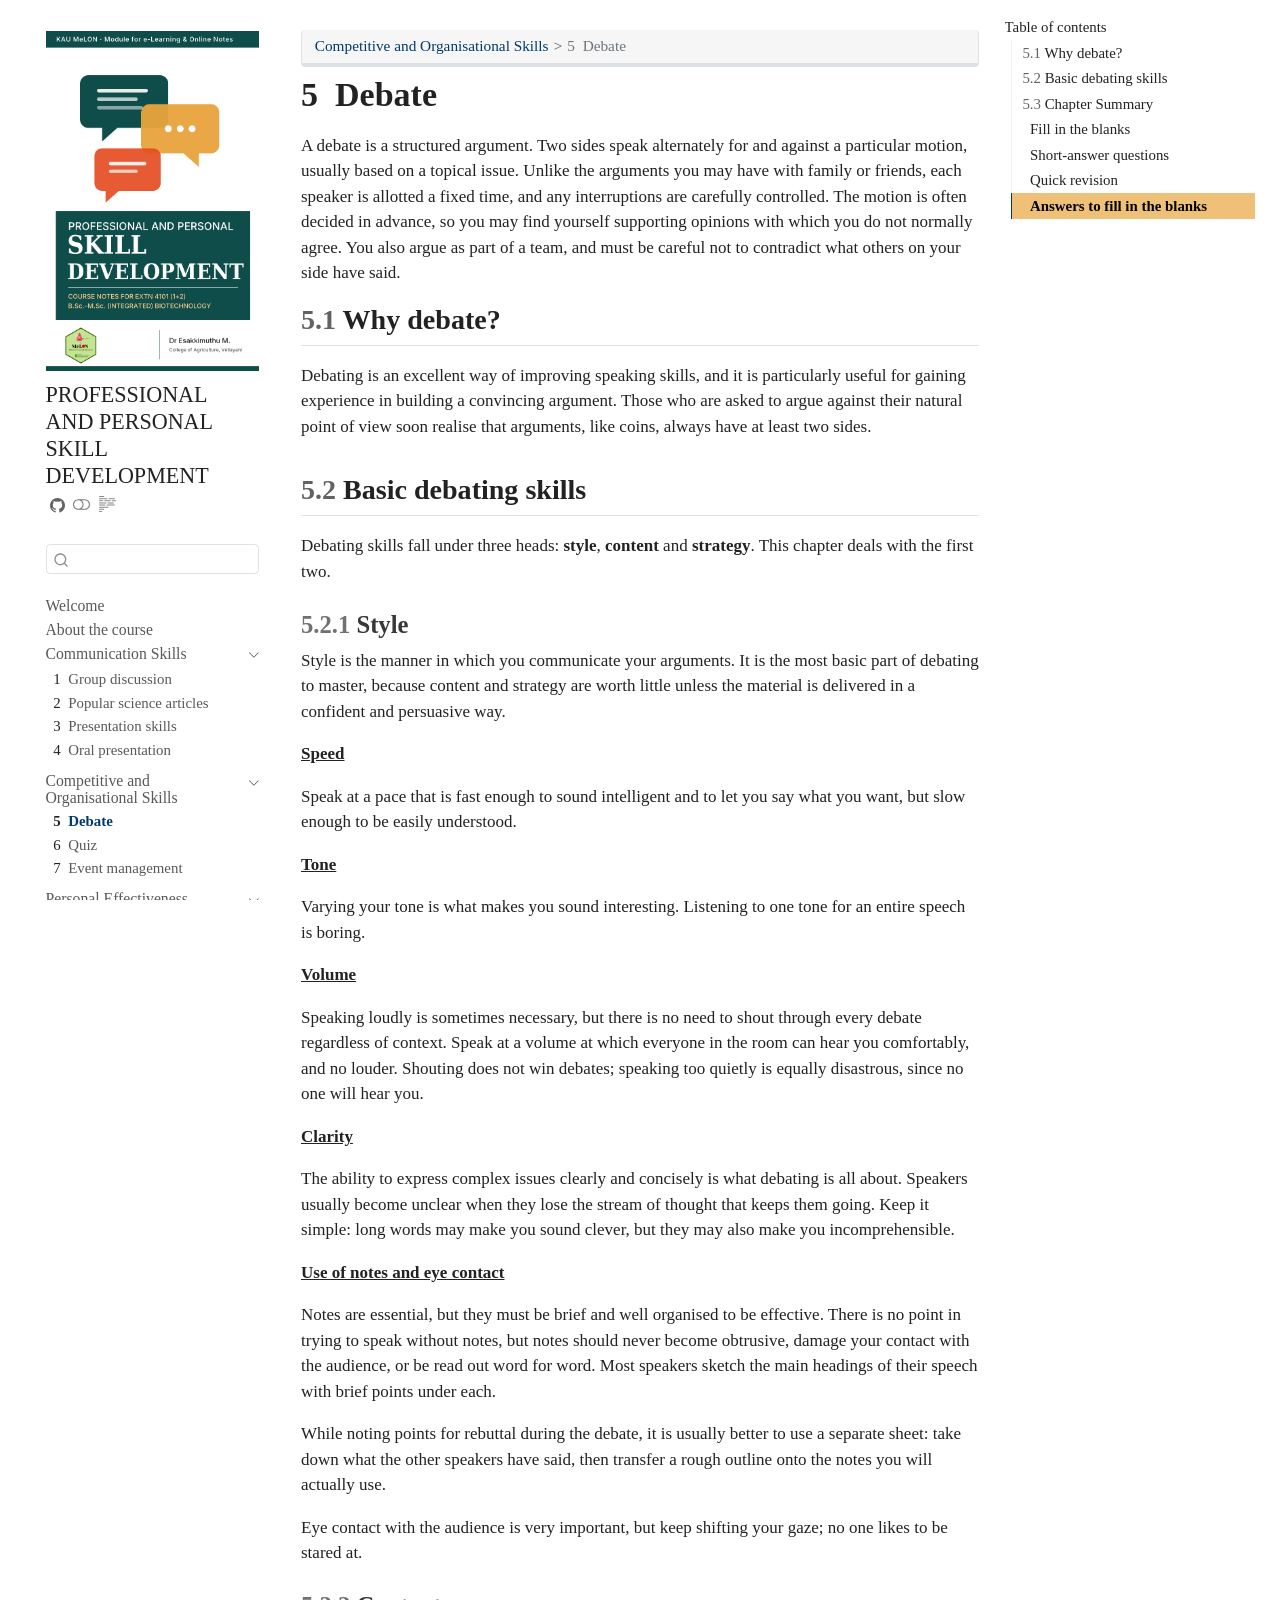
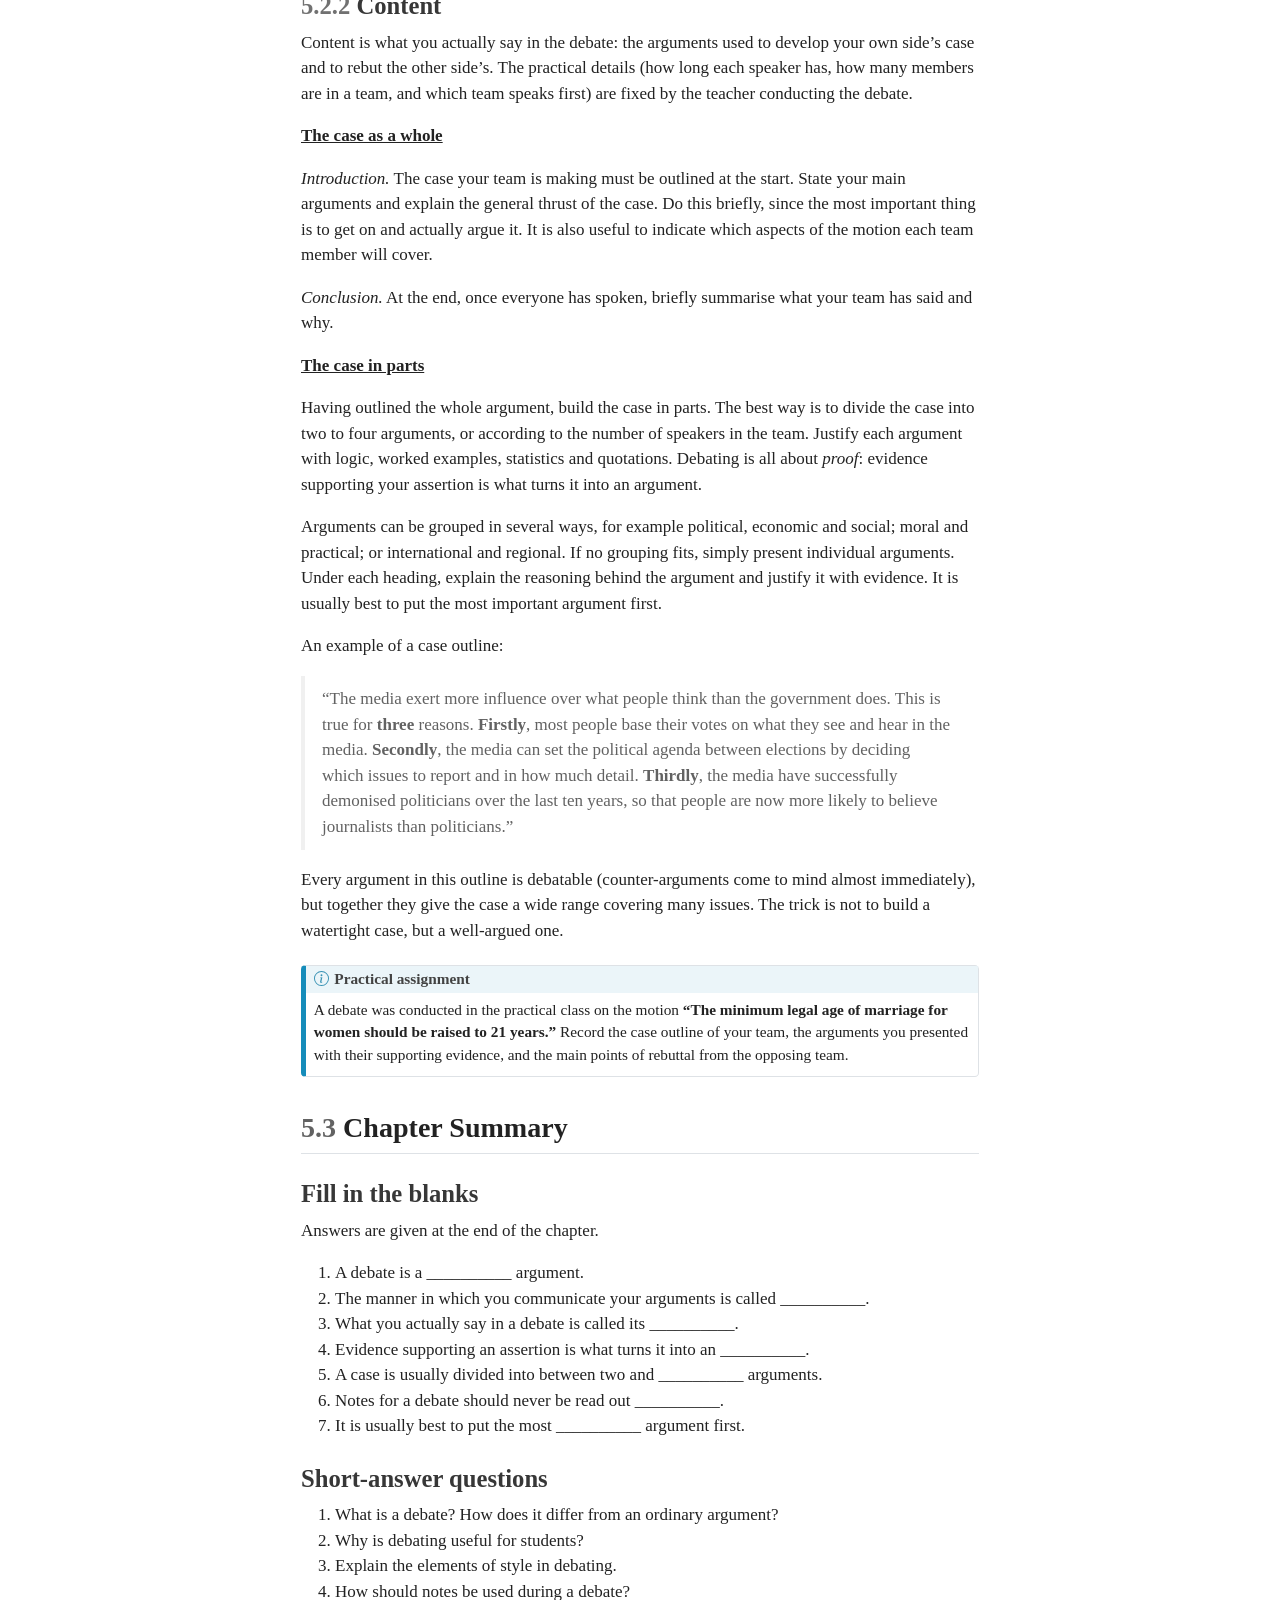
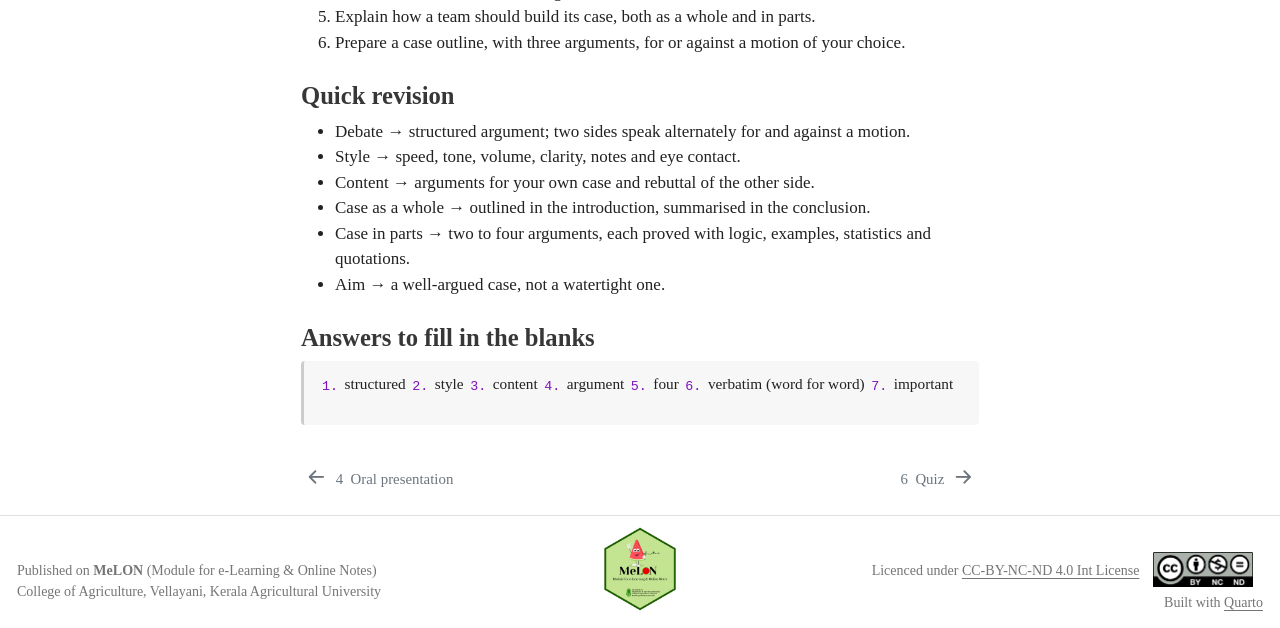
==== commit dac9b9eb: "Rebrand to KAU MeLON; reorganise Welcome page Cover band and logo, footer now credit MeLON instead o" ====
--- a/docs/debate.html
+++ b/docs/debate.html
@@ -1021,10 +1021,10 @@
 <footer class="footer">
   <div class="nav-footer">
     <div class="nav-footer-left">
-<p>Published by PAPAYA publishing division of <a href="https://www.statoberry.com/papaya"><img src="./images/statoberry.png" class="img-fluid" style="width: auto; height: 35px; padding-left: 10px; padding-right: 10px; margin-bottom:5px;"></a></p>
+<p>Published on <strong>MeLON</strong> (Module for e-Learning &amp; Online Notes)<br>College of Agriculture, Vellayani, Kerala Agricultural University</p>
 </div>   
     <div class="nav-footer-center">
-<p><a href="https://www.statoberry.com/papaya"><img src="./images/papayalogo.png" class="img-fluid" style="width: auto; height: 90px; padding-left: 10px; padding-right: 10px; margin-bottom:5px;"></a></p>
+<p><img src="./images/melon.png" class="img-fluid" style="width: auto; height: 90px; padding-left: 10px; padding-right: 10px; margin-bottom:5px;" alt="MeLON logo"></p>
 </div>
     <div class="nav-footer-right">
 <p>Licenced under <a href="https://creativecommons.org/licenses/by-nc-nd/4.0/">CC-BY-NC-ND 4.0 Int License</a> <a href="http://creativecommons.org/licenses/by-nc-nd/4.0/"><img src="./images/cclogo.png" class="img-fluid" style="width: auto; height: 35px; padding-left: 10px; padding-right: 10px; margin-bottom:5px;"></a> Built with <a href="https://quarto.org/">Quarto</a></p>
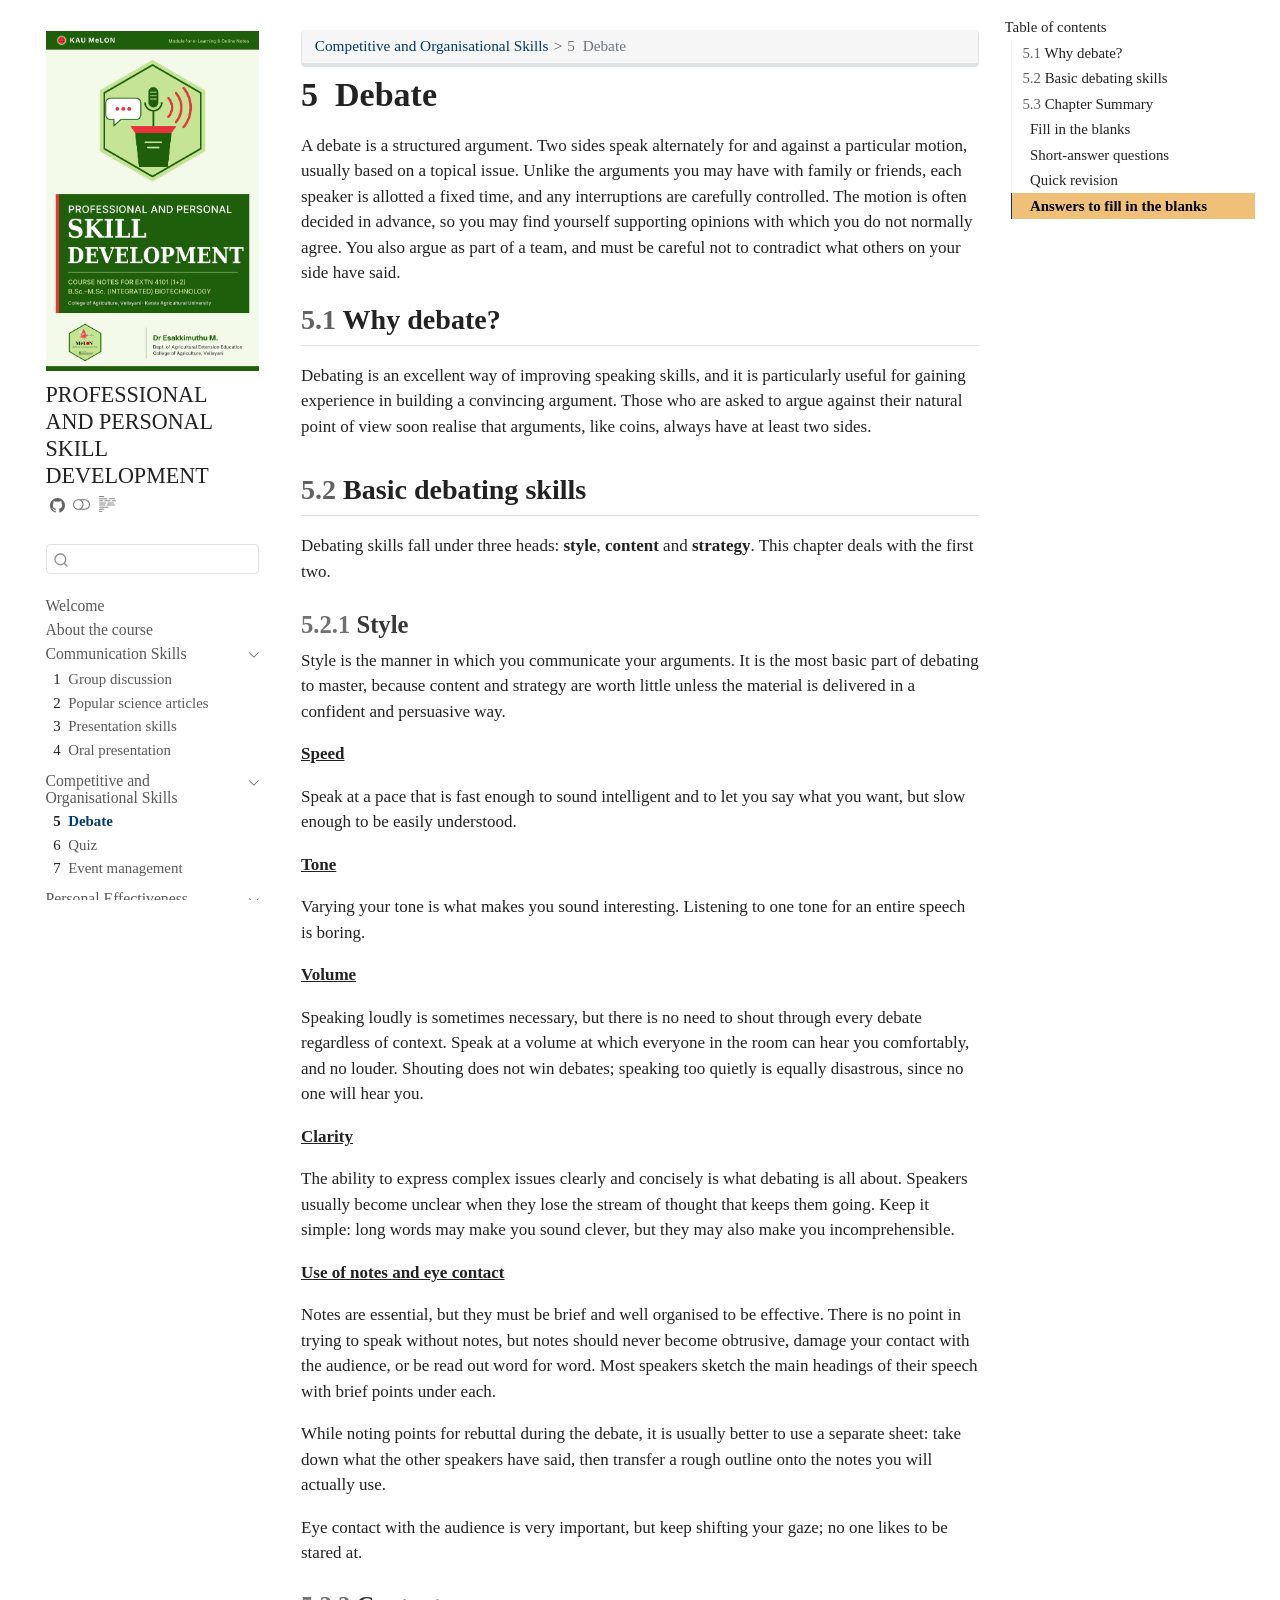
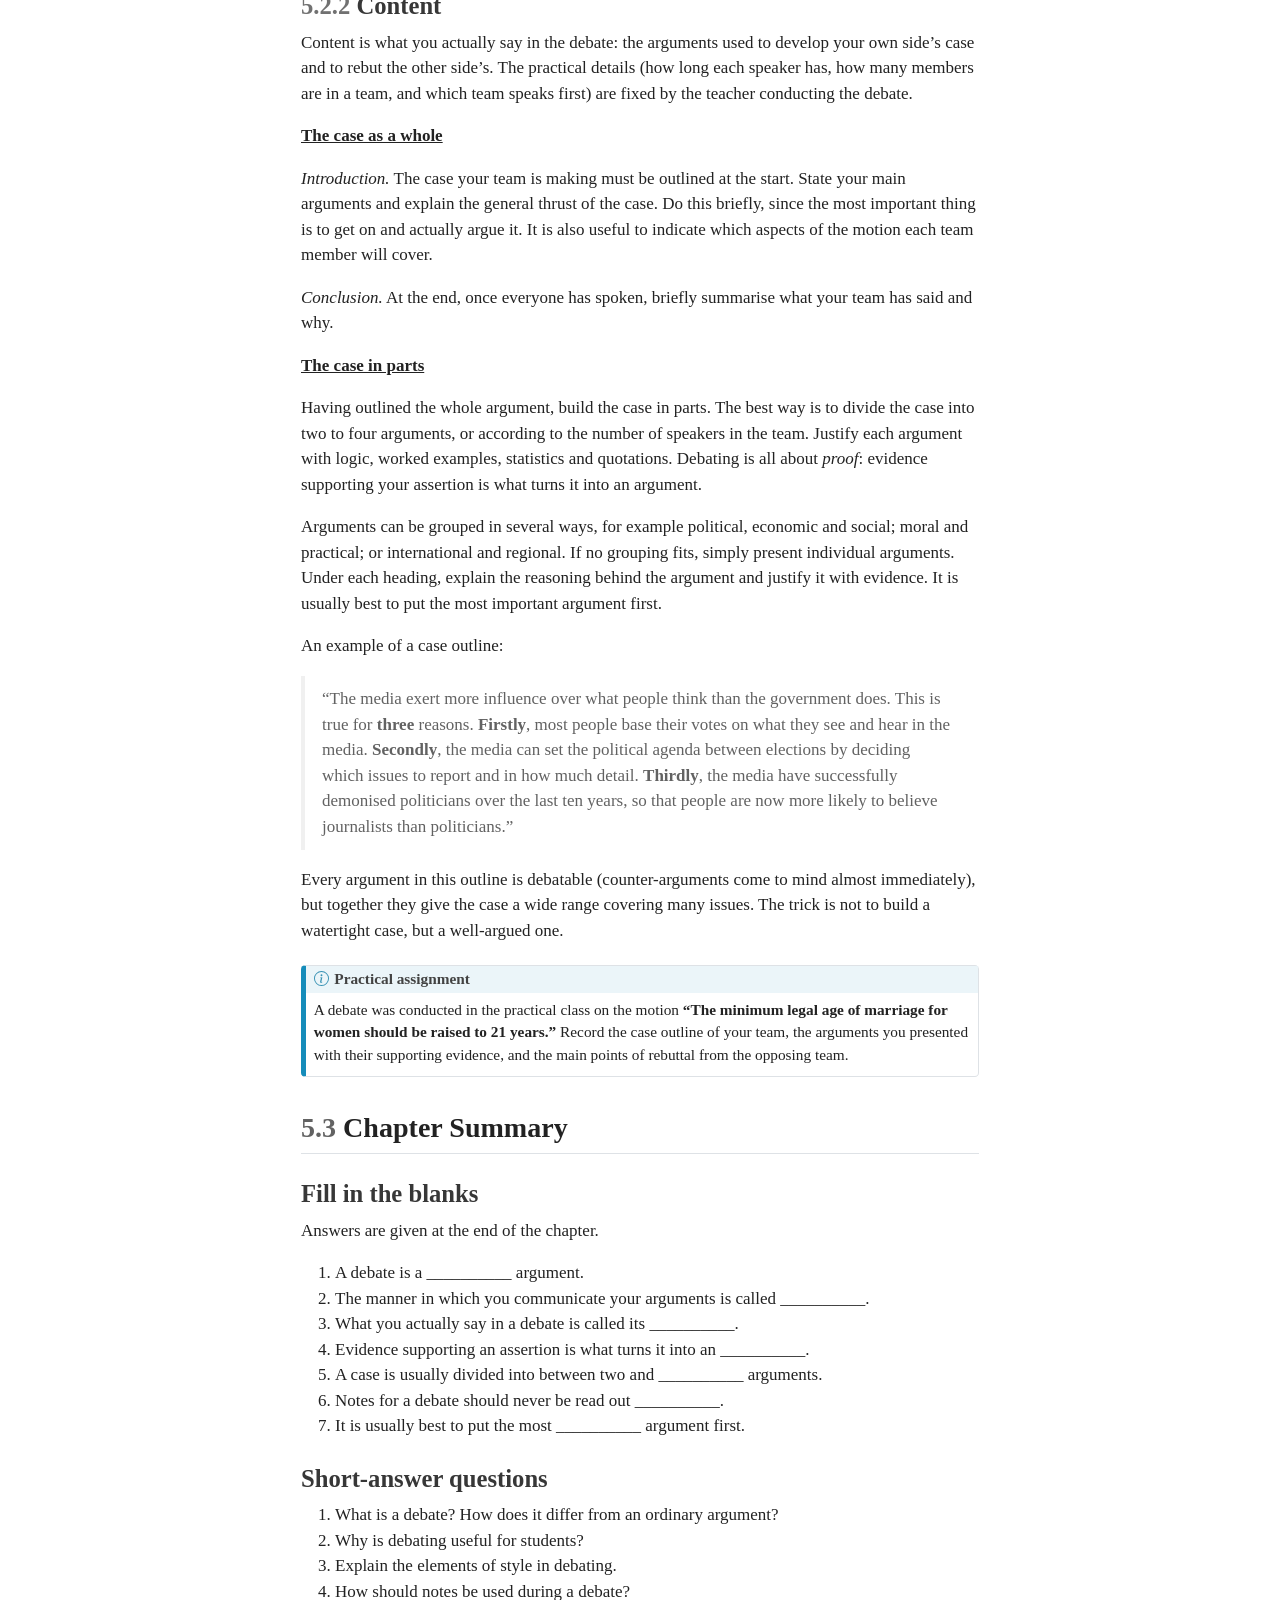
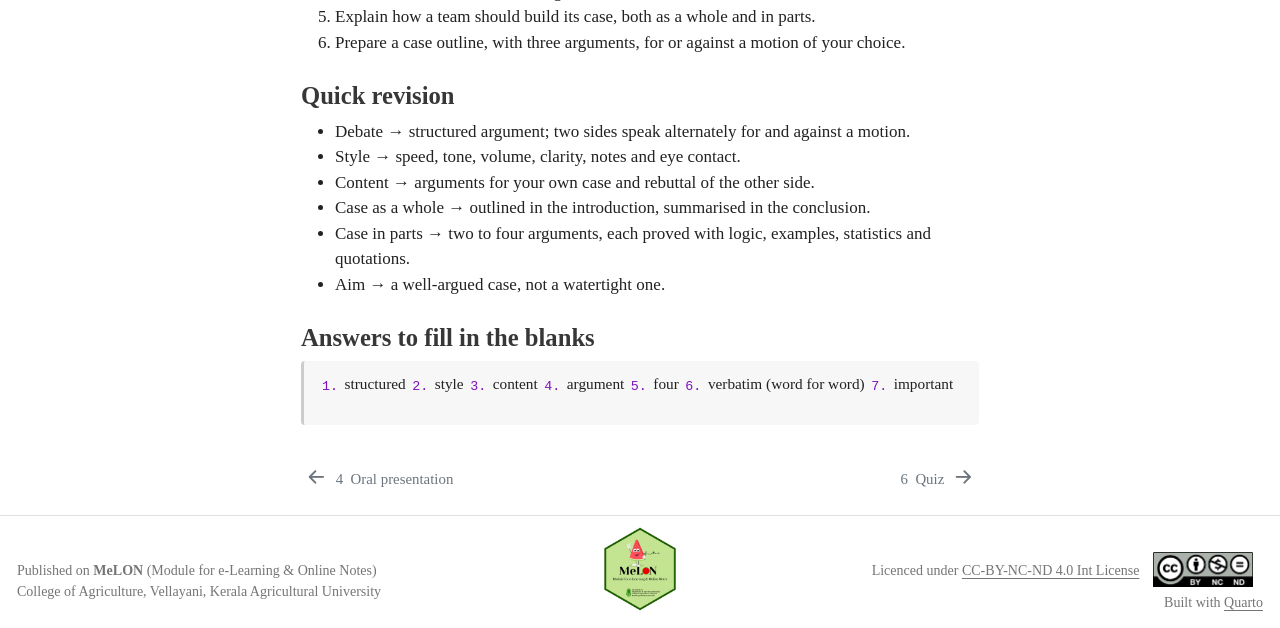
==== commit 7bbb6339: "Report book engagement to Me-LON usage metrics" ====
--- a/docs/debate.html
+++ b/docs/debate.html
@@ -1035,4 +1035,5 @@
 
 
 
+<script defer src="/extn4101/assets/melon-tracker.js" data-book="professional-personal-skills"></script>
 </body></html>
